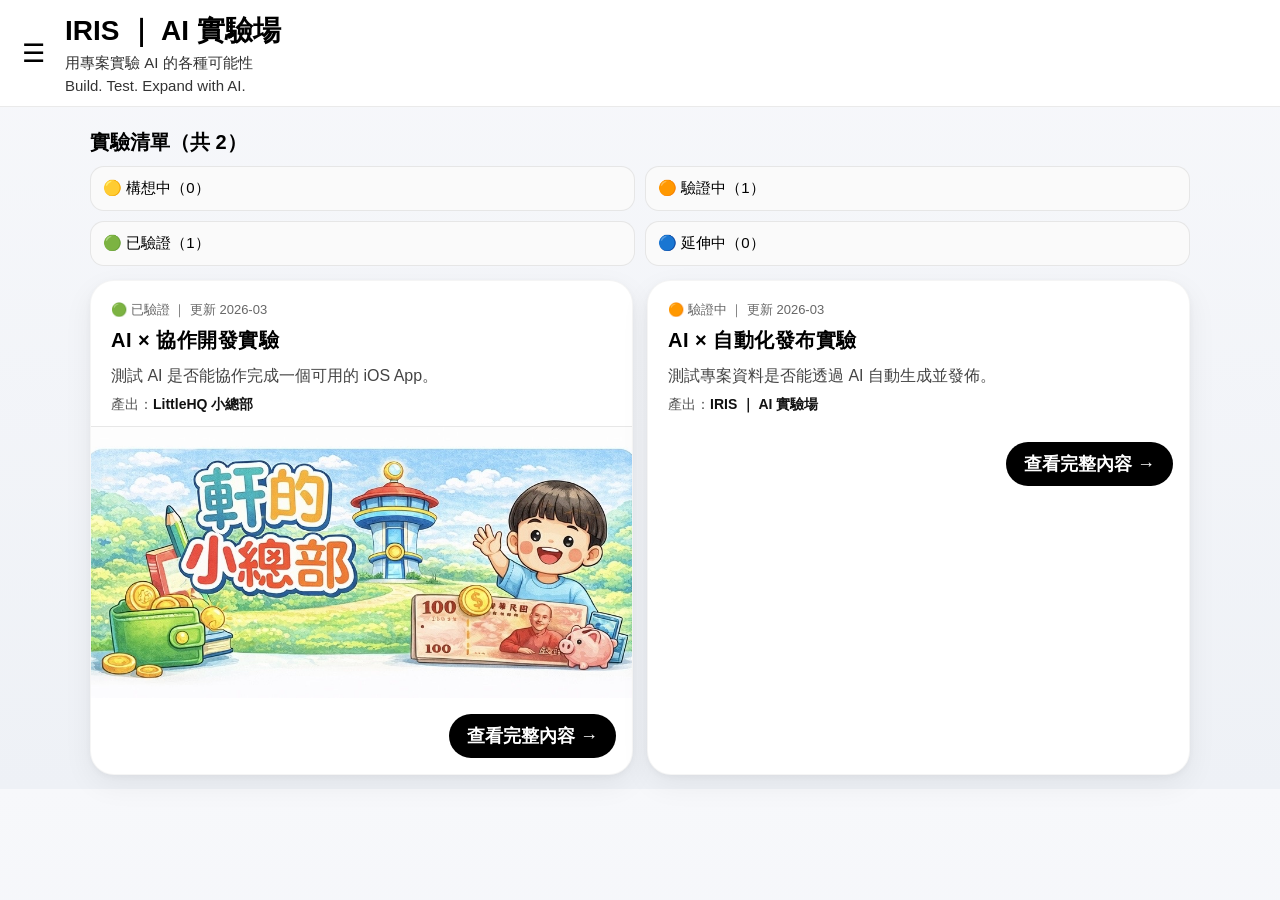
==== index.html @ 2157162d "Update index.html" ====
<!DOCTYPE html>
<html lang="zh-Hant">
<head>
  <meta charset="UTF-8" />
  <meta name="viewport" content="width=device-width, initial-scale=1" />
  <title>IRIS ｜ AI 實驗場</title>
  <link rel="icon" type="image/png" href="/favicon.png" />
  <link rel="shortcut icon" href="/favicon.png">
  <link rel="apple-touch-icon" href="/favicon.png" />
  <link rel="stylesheet" href="/style.css?v=base03" />
</head>
<body>

<header class="topbar">
  <button id="menuBtn" class="icon-btn">☰</button>
  <div class="brand">
    <h1>IRIS ｜ AI 實驗場</h1>
    <p>用專案實驗 AI 的各種可能性</p>
    <p>Build. Test. Expand with AI.</p>
  </div>
</header>

<div id="overlay" class="overlay hidden"></div>

<!-- Drawer -->
<aside id="drawer" class="drawer ios-drawer" aria-hidden="true">
  <div class="drawer-header ios-header">
    <div class="drawer-title ios-title">篩選</div>
    <div class="drawer-header-actions">
      <button id="clearFilters" class="ios-clear">清除</button>
      <button id="closeBtn" class="ios-close">✕</button>
    </div>
  </div>

  <div class="drawer-scroll ios-scroll">
    <div class="ios-section">
      <div class="ios-section-title">實驗方向</div>
      <div id="direction-filters" class="ios-list"></div>
    </div>

    <div class="ios-section">
      <div class="ios-section-title">技術</div>
      <div id="tech-filters" class="ios-list"></div>
    </div>
  </div>
</aside>

<main class="page">
  <div class="status-row">
    <h2 id="project-count" class="project-count"></h2>
    <div id="status-filters" class="status-chips"></div>
  </div>

  <section id="project-list"></section>
</main>


<button id="backToTop" class="back-to-top">↑</button>
<script src="/main.js?v=009" defer></script>

</body>
</html>
---- style.css ----
:root{
  --border:#eaeaea;
}

body{
  margin:0;
  font-family:-apple-system,BlinkMacSystemFont,"Segoe UI","Noto Sans TC",Arial,sans-serif;
  font-size:18px;
  background:#fff;
}

/* Top */
.topbar{
  display:flex;
  gap:12px;
  padding:12px 14px;
  border-bottom:1px solid var(--border);
  position:sticky;
  top:0;
  background:#fff;
  z-index:50;
}

.brand h1{margin:0;font-size:28px;}
.brand p{margin:4px 0 0;font-size:15px;color:#333;}

.icon-btn{
  border:0;background:transparent;font-size:26px;padding:8px;cursor:pointer;
}

/* Drawer */
.overlay{
  position:fixed;inset:0;background:rgba(0,0,0,0.28);z-index:80;
}
.hidden{display:none;}

.drawer{
  position:fixed;top:0;left:0;height:100vh;
  width:84%;max-width:360px;
  transform:translateX(-105%);
  transition:transform .25s ease;
  display:flex;flex-direction:column;
  z-index:90;
}

.drawer.open{transform:translateX(0);}

.ios-drawer{background:#f7f7f7;}

.ios-header{
  display:flex;justify-content:space-between;align-items:center;
  padding:12px;border-bottom:1px solid rgba(0,0,0,.08);
  background:rgba(247,247,247,.92);
  backdrop-filter:blur(10px);
}

.drawer-header-actions{display:flex;gap:10px;}

.ios-clear,.ios-close{
  border:1px solid rgba(0,0,0,.12);
  background:#fff;border-radius:12px;
  padding:8px 10px;font-size:13px;cursor:pointer;
}

.ios-close{width:36px;height:36px;}

.drawer-scroll{
  flex:1;overflow:auto;padding:12px;
}

.ios-section{margin-bottom:18px;}
.ios-section-title{
  font-size:12px;color:rgba(0,0,0,.55);
  margin:0 0 8px 6px;
}

.ios-list{
  display:flex;flex-direction:column;gap:10px;
  background:#fff;border-radius:16px;
  padding:10px;border:1px solid rgba(0,0,0,.08);
}

.ios-list button{
  width:100%;text-align:left;
  border:1px solid rgba(0,0,0,.08);
  background:#fafafa;border-radius:14px;
  padding:12px;font-size:15px;cursor:pointer;
  transition:transform .05s ease;
}

.ios-list button:active{transform:scale(.99);}
.ios-list button.active{
  background:#eaf2ff;font-weight:700;
}

.no-scroll { overflow: hidden; }

/* Main */
.page{padding:14px;max-width:1100px;margin:auto;}

.status-row{display:flex;flex-direction:column;gap:10px;margin:8px 0 14px;}

.project-count{
  font-size:20px;font-weight:800;margin:0;
}


/* ===== Status buttons: match Tag style ===== */
.status-chips{
  display: flex;
  flex-wrap: wrap;
  gap: 10px;
}

/* 兩欄排列（手機一排兩個） */
.status-chips button{
  flex: 1 1 calc(50% - 10px);
  text-align: left;

  /* 跟 .ios-list button 一樣的視覺 */
  border: 1px solid rgba(0,0,0,.08);
  background: #fafafa;
  border-radius: 14px;
  padding: 12px 12px;
  font-size: 15px;
  cursor: pointer;

  transition: transform 0.05s ease;
}

/* 按下去手感 */
.status-chips button:active{
  transform: scale(0.99);
}

/* 選中效果跟 tag 一樣 */
.status-chips button.active{
  background: #eaf2ff;
  font-weight: 700;
  border-color: rgba(0,0,0,.18);
}

/* 卡片 */
#project-list{
  display:grid;
  grid-template-columns:1fr;
  gap:14px;
}

@media(min-width:768px){
  #project-list{grid-template-columns:repeat(2,1fr);}
}

.project-card{
  border:1px solid var(--border);
  border-radius:18px;overflow:hidden;
  background:#fff;
  box-shadow:0 8px 20px rgba(0,0,0,.06);
}

.project-card img{
  width:100%;aspect-ratio:16/9;
  object-fit:cover;background:#f3f3f3;
}

.project-card .content{padding:14px;}
.project-card .meta{font-size:13px;color:#666;margin-bottom:8px;}
.project-card h3{margin:0 0 6px;font-size:20px;}
.project-card p{margin:0 0 8px;font-size:16px;}

.project-card .tags{
  display:flex;flex-wrap:wrap;gap:6px;
}

.project-card .tags span{
  border:1px solid var(--border);
  border-radius:999px;
  padding:4px 8px;font-size:13px;
  background:#fafafa;
}


/* 點擊時微縮（App 手感） */
.back-to-top:active{
  transform: scale(0.95);
}

/*Debug*/
body:not(.js-loaded) #project-list::before{
  content:"⚠️ JS 尚未載入或執行失敗（請檢查 main.js / projects.json 路徑與格式）";
  display:block;
  padding:14px;
  color:#b00020;
}

/* 卡片下方主圖 */
.project-card .card-cover{
  width: 100%;
  aspect-ratio: 16/9;
  object-fit: cover;
  display: block;
  border-top: 1px solid var(--border);
}

/* 查看完整內容 */
.detail-link{
  display: inline-block;
  margin-top: 10px;
  font-size: 15px;
  font-weight: 700;
  text-decoration: none;

  border: 1px solid rgba(0,0,0,.08);
  background: #fafafa;
  border-radius: 12px;
  padding: 10px 12px;
}

.detail-link:active{
  transform: scale(.99);
}


/*專案卡片底色*/
.card-footer{
  display:flex;
  justify-content:flex-end;
  padding:12px 16px 16px;
}

.project-card{
  background:#fff;
  border-radius:20px;
  border:1px solid rgba(0,0,0,.06);
  box-shadow:0 6px 18px rgba(0,0,0,.05);
  overflow:hidden;
}

/* ====== Page Background ====== */
body{
  background: linear-gradient(180deg,#f7f8fb 0%,#eef1f6 100%);
}

/* ====== Product Card Style ====== */
.project-card{
  background:#ffffff;
  border-radius:24px;
  border:1px solid rgba(0,0,0,.04);
  box-shadow:
    0 10px 30px rgba(0,0,0,.06),
    0 2px 6px rgba(0,0,0,.04);
  overflow:hidden;
  transition: transform .2s ease, box-shadow .2s ease;
}

/* Hover 效果（桌面會有，手機不影響） */
.project-card:hover{
  transform: translateY(-4px);
  box-shadow:
    0 18px 40px rgba(0,0,0,.08),
    0 4px 10px rgba(0,0,0,.06);
}

/* 內容留白 */
.project-card .content{
  padding:20px 20px 12px;
}

.project-card h3{
  font-size:20px;
  margin:6px 0 10px;
  letter-spacing:.5px;
}

.project-card p{
  color:#444;
  line-height:1.5;
}

/* 主圖 */
.project-card .card-cover{
  width:100%;
  aspect-ratio: 2/1;
  object-fit: cover;
  display:block;
  border-top:1px solid rgba(0,0,0,.05);
}

/* ====== 操作區 ====== */
.card-footer{
  display:flex;
  justify-content:flex-end;
  padding:14px 20px 18px;
}

/* 讓「查看完整內容」像產品按鈕 */
.detail-link{
  display:inline-flex;
  align-items:center;
  gap:6px;
  padding:10px 16px;
  border-radius:999px;
  font-weight:700;
  font-size:14px;
  text-decoration:none;

  background:#111;
  color:#fff;
  transition: all .2s ease;
}

.detail-link:hover{
  background:#000;
  transform:translateY(-1px);
}



/*明細頁樣式*/
/* ===== Detail page ===== */
.detail-wrap{max-width:900px;margin:0 auto;}
.detail-card{
  border:1px solid var(--border);
  border-radius:18px;
  overflow:hidden;
  background:#fff;
  box-shadow:0 8px 20px rgba(0,0,0,.06);
}

.detail-loading{padding:16px;color:#666;}

.detail-cover{
  width:100%;
  aspect-ratio: 2 / 1;
  object-fit: cover;
  display:block;
  border-bottom:1px solid var(--border);
}

.detail-section{padding:14px;}
.detail-section h2{margin:0 0 8px;font-size:18px;}
.muted{color:#666;font-size:14px;}

.detail-kv{
  display:flex;justify-content:space-between;gap:12px;
  padding:8px 0;border-bottom:1px solid rgba(0,0,0,.06);
}
.detail-k{color:#666;font-size:14px;}
.detail-v{font-weight:700;font-size:14px;}

/* timeline */
.timeline{display:flex;flex-direction:column;gap:12px;}
.timeline-item{
  display:flex;gap:12px;
  border:1px solid rgba(0,0,0,.08);
  background:#fafafa;
  border-radius:14px;
  padding:12px;
}
.timeline-date{min-width:72px;font-weight:800;font-size:13px;color:#333;}
.timeline-title{font-weight:800;margin-bottom:4px;}
.timeline-note{color:#333;font-size:14px;}

/* ===== Output line (shared) ===== */
.output-line{
  margin-top: 6px;
  font-size: 14px;
  color: #555;
}

.output-line strong{
  color: #111;
  font-weight: 900;
}

/* 查看完整內容按鈕 */
.btn{
  display:inline-block;
  padding:10px 18px;
  background:#000;
  color:#fff;
  border-radius:999px;
  text-decoration:none;
  font-weight:700;
  transition:0.2s ease;
}

.btn:hover{
  opacity:0.85;
}

.card-footer{
  padding:16px;
  text-align:right;
}

/*回頂*/
/* ===== Back to Top ===== */
.back-to-top{
  position: fixed;
  right: 18px;
  bottom: 18px;
  width: 44px;
  height: 44px;
  border-radius: 999px;
  border: none;
  background: #000;
  color: #fff;
  font-size: 18px;
  font-weight: 900;
  cursor: pointer;
  z-index: 999999;

  opacity: 0;
  pointer-events: none;
  transform: translateY(6px);
  transition: opacity .2s ease, transform .2s ease;
}

.back-to-top.show{
  opacity: 1;
  pointer-events: auto;
  transform: translateY(0);
}
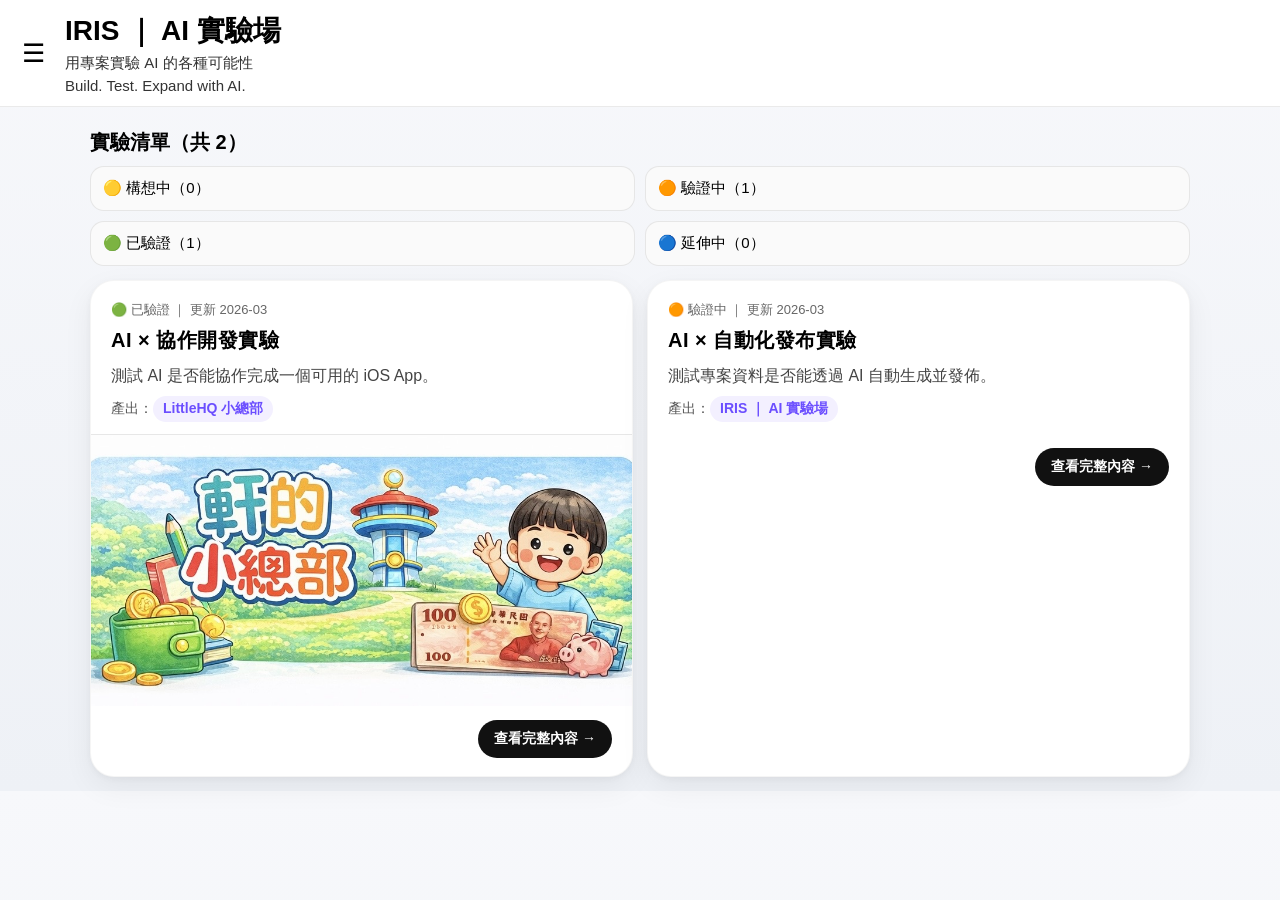
==== commit 10b5f7aa: "Update index.html" ====
--- a/index.html
+++ b/index.html
@@ -7,7 +7,7 @@
   <link rel="icon" type="image/png" href="/favicon.png" />
   <link rel="shortcut icon" href="/favicon.png">
   <link rel="apple-touch-icon" href="/favicon.png" />
-  <link rel="stylesheet" href="/style.css?v=base03" />
+  <link rel="stylesheet" href="/style.css?v=base04" />
 </head>
 <body>
 
--- a/style.css
+++ b/style.css
@@ -2,14 +2,18 @@
   --border:#eaeaea;
 }
 
+/* ===== Base ===== */
 body{
   margin:0;
   font-family:-apple-system,BlinkMacSystemFont,"Segoe UI","Noto Sans TC",Arial,sans-serif;
   font-size:18px;
-  background:#fff;
-}
-
-/* Top */
+  background: linear-gradient(180deg,#f7f8fb 0%,#eef1f6 100%);
+}
+
+.hidden{display:none;}
+.no-scroll{overflow:hidden;}
+
+/* ===== Topbar ===== */
 .topbar{
   display:flex;
   gap:12px;
@@ -25,21 +29,31 @@
 .brand p{margin:4px 0 0;font-size:15px;color:#333;}
 
 .icon-btn{
-  border:0;background:transparent;font-size:26px;padding:8px;cursor:pointer;
-}
-
-/* Drawer */
+  border:0;
+  background:transparent;
+  font-size:26px;
+  padding:8px;
+  cursor:pointer;
+}
+
+/* ===== Drawer ===== */
 .overlay{
-  position:fixed;inset:0;background:rgba(0,0,0,0.28);z-index:80;
-}
-.hidden{display:none;}
+  position:fixed;
+  inset:0;
+  background:rgba(0,0,0,0.28);
+  z-index:80;
+}
 
 .drawer{
-  position:fixed;top:0;left:0;height:100vh;
-  width:84%;max-width:360px;
+  position:fixed;
+  top:0;left:0;
+  height:100vh;
+  width:84%;
+  max-width:360px;
   transform:translateX(-105%);
   transition:transform .25s ease;
-  display:flex;flex-direction:column;
+  display:flex;
+  flex-direction:column;
   z-index:90;
 }
 
@@ -48,8 +62,11 @@
 .ios-drawer{background:#f7f7f7;}
 
 .ios-header{
-  display:flex;justify-content:space-between;align-items:center;
-  padding:12px;border-bottom:1px solid rgba(0,0,0,.08);
+  display:flex;
+  justify-content:space-between;
+  align-items:center;
+  padding:12px;
+  border-bottom:1px solid rgba(0,0,0,.08);
   background:rgba(247,247,247,.92);
   backdrop-filter:blur(10px);
 }
@@ -58,89 +75,110 @@
 
 .ios-clear,.ios-close{
   border:1px solid rgba(0,0,0,.12);
-  background:#fff;border-radius:12px;
-  padding:8px 10px;font-size:13px;cursor:pointer;
-}
-
-.ios-close{width:36px;height:36px;}
+  background:#fff;
+  border-radius:12px;
+  padding:8px 10px;
+  font-size:13px;
+  cursor:pointer;
+}
+
+.ios-close{
+  width:36px;
+  height:36px;
+}
 
 .drawer-scroll{
-  flex:1;overflow:auto;padding:12px;
+  flex:1;
+  overflow:auto;
+  padding:12px;
 }
 
 .ios-section{margin-bottom:18px;}
 .ios-section-title{
-  font-size:12px;color:rgba(0,0,0,.55);
+  font-size:12px;
+  color:rgba(0,0,0,.55);
   margin:0 0 8px 6px;
 }
 
 .ios-list{
-  display:flex;flex-direction:column;gap:10px;
-  background:#fff;border-radius:16px;
-  padding:10px;border:1px solid rgba(0,0,0,.08);
+  display:flex;
+  flex-direction:column;
+  gap:10px;
+  background:#fff;
+  border-radius:16px;
+  padding:10px;
+  border:1px solid rgba(0,0,0,.08);
 }
 
 .ios-list button{
-  width:100%;text-align:left;
+  width:100%;
+  text-align:left;
   border:1px solid rgba(0,0,0,.08);
-  background:#fafafa;border-radius:14px;
-  padding:12px;font-size:15px;cursor:pointer;
+  background:#fafafa;
+  border-radius:14px;
+  padding:12px;
+  font-size:15px;
+  cursor:pointer;
   transition:transform .05s ease;
 }
 
 .ios-list button:active{transform:scale(.99);}
 .ios-list button.active{
-  background:#eaf2ff;font-weight:700;
-}
-
-.no-scroll { overflow: hidden; }
-
-/* Main */
-.page{padding:14px;max-width:1100px;margin:auto;}
-
-.status-row{display:flex;flex-direction:column;gap:10px;margin:8px 0 14px;}
+  background:#eaf2ff;
+  font-weight:700;
+  border-color:rgba(0,0,0,.18);
+}
+
+/* ===== Main layout ===== */
+.page{
+  padding:14px;
+  max-width:1100px;
+  margin:auto;
+}
+
+.status-row{
+  display:flex;
+  flex-direction:column;
+  gap:10px;
+  margin:8px 0 14px;
+}
 
 .project-count{
-  font-size:20px;font-weight:800;margin:0;
-}
-
-
-/* ===== Status buttons: match Tag style ===== */
+  font-size:20px;
+  font-weight:800;
+  margin:0;
+}
+
+/* Status buttons */
 .status-chips{
-  display: flex;
-  flex-wrap: wrap;
-  gap: 10px;
-}
-
-/* 兩欄排列（手機一排兩個） */
+  display:flex;
+  flex-wrap:wrap;
+  gap:10px;
+}
+
+/* 手機兩欄（1 排 2 個） */
 .status-chips button{
-  flex: 1 1 calc(50% - 10px);
-  text-align: left;
-
-  /* 跟 .ios-list button 一樣的視覺 */
-  border: 1px solid rgba(0,0,0,.08);
-  background: #fafafa;
-  border-radius: 14px;
-  padding: 12px 12px;
-  font-size: 15px;
-  cursor: pointer;
-
-  transition: transform 0.05s ease;
-}
-
-/* 按下去手感 */
-.status-chips button:active{
-  transform: scale(0.99);
-}
-
-/* 選中效果跟 tag 一樣 */
+  flex:1 1 calc(50% - 10px);
+  text-align:left;
+
+  border:1px solid rgba(0,0,0,.08);
+  background:#fafafa;
+  border-radius:14px;
+  padding:12px 12px;
+  font-size:15px;
+  cursor:pointer;
+
+  transition:transform .05s ease;
+}
+
+.status-chips button:active{transform:scale(.99);}
 .status-chips button.active{
-  background: #eaf2ff;
-  font-weight: 700;
-  border-color: rgba(0,0,0,.18);
-}
-
-/* 卡片 */
+  background:#eaf2ff;
+  font-weight:700;
+  border-color:rgba(0,0,0,.18);
+}
+
+/* Cards grid */
 #project-list{
   display:grid;
   grid-template-columns:1fr;
@@ -151,97 +189,7 @@
   #project-list{grid-template-columns:repeat(2,1fr);}
 }
 
-.project-card{
-  border:1px solid var(--border);
-  border-radius:18px;overflow:hidden;
-  background:#fff;
-  box-shadow:0 8px 20px rgba(0,0,0,.06);
-}
-
-.project-card img{
-  width:100%;aspect-ratio:16/9;
-  object-fit:cover;background:#f3f3f3;
-}
-
-.project-card .content{padding:14px;}
-.project-card .meta{font-size:13px;color:#666;margin-bottom:8px;}
-.project-card h3{margin:0 0 6px;font-size:20px;}
-.project-card p{margin:0 0 8px;font-size:16px;}
-
-.project-card .tags{
-  display:flex;flex-wrap:wrap;gap:6px;
-}
-
-.project-card .tags span{
-  border:1px solid var(--border);
-  border-radius:999px;
-  padding:4px 8px;font-size:13px;
-  background:#fafafa;
-}
-
-
-/* 點擊時微縮（App 手感） */
-.back-to-top:active{
-  transform: scale(0.95);
-}
-
-/*Debug*/
-body:not(.js-loaded) #project-list::before{
-  content:"⚠️ JS 尚未載入或執行失敗（請檢查 main.js / projects.json 路徑與格式）";
-  display:block;
-  padding:14px;
-  color:#b00020;
-}
-
-/* 卡片下方主圖 */
-.project-card .card-cover{
-  width: 100%;
-  aspect-ratio: 16/9;
-  object-fit: cover;
-  display: block;
-  border-top: 1px solid var(--border);
-}
-
-/* 查看完整內容 */
-.detail-link{
-  display: inline-block;
-  margin-top: 10px;
-  font-size: 15px;
-  font-weight: 700;
-  text-decoration: none;
-
-  border: 1px solid rgba(0,0,0,.08);
-  background: #fafafa;
-  border-radius: 12px;
-  padding: 10px 12px;
-}
-
-.detail-link:active{
-  transform: scale(.99);
-}
-
-
-/*專案卡片底色*/
-.card-footer{
-  display:flex;
-  justify-content:flex-end;
-  padding:12px 16px 16px;
-}
-
-.project-card{
-  background:#fff;
-  border-radius:20px;
-  border:1px solid rgba(0,0,0,.06);
-  box-shadow:0 6px 18px rgba(0,0,0,.05);
-  overflow:hidden;
-}
-
-/* ====== Page Background ====== */
-body{
-  background: linear-gradient(180deg,#f7f8fb 0%,#eef1f6 100%);
-}
-
-/* ====== Product Card Style ====== */
+/* ===== Product card style ===== */
 .project-card{
   background:#ffffff;
   border-radius:24px;
@@ -253,7 +201,6 @@
   transition: transform .2s ease, box-shadow .2s ease;
 }
 
-/* Hover 效果（桌面會有，手機不影響） */
 .project-card:hover{
   transform: translateY(-4px);
   box-shadow:
@@ -261,9 +208,14 @@
     0 4px 10px rgba(0,0,0,.06);
 }
 
-/* 內容留白 */
 .project-card .content{
   padding:20px 20px 12px;
+}
+
+.project-card .meta{
+  font-size:13px;
+  color:#666;
+  margin-bottom:8px;
 }
 
 .project-card h3{
@@ -273,28 +225,31 @@
 }
 
 .project-card p{
+  margin:0 0 8px;
+  font-size:16px;
   color:#444;
   line-height:1.5;
 }
 
-/* 主圖 */
+/* Card cover image (below content) */
 .project-card .card-cover{
   width:100%;
-  aspect-ratio: 2/1;
-  object-fit: cover;
+  aspect-ratio:2 / 1;
+  object-fit:cover;
   display:block;
   border-top:1px solid rgba(0,0,0,.05);
-}
-
-/* ====== 操作區 ====== */
+  background:#f3f3f3;
+}
+
+/* Footer action */
 .card-footer{
   display:flex;
   justify-content:flex-end;
   padding:14px 20px 18px;
 }
 
-/* 讓「查看完整內容」像產品按鈕 */
-.detail-link{
+/* Primary button (你目前用在「查看完整內容」) */
+.btn{
   display:inline-flex;
   align-items:center;
   gap:6px;
@@ -309,16 +264,35 @@
   transition: all .2s ease;
 }
 
-.detail-link:hover{
+.btn:hover{
   background:#000;
   transform:translateY(-1px);
 }
 
-
-
-/*明細頁樣式*/
-/* ===== Detail page ===== */
+.btn:active{
+  transform:scale(.99);
+}
+
+/* ===== Output badge (shared: card + detail) ===== */
+.output-line{
+  margin-top:6px;
+  font-size:14px;
+  color:#555;
+}
+
+.output-line strong,
+.project-output strong{
+  display:inline-block;
+  padding:4px 10px;
+  border-radius:999px;
+  background:#f3f0ff;
+  color:#6b4eff;
+  font-weight:700;
+}
+
+/* ===== Detail page styles (used by project.html) ===== */
 .detail-wrap{max-width:900px;margin:0 auto;}
+
 .detail-card{
   border:1px solid var(--border);
   border-radius:18px;
@@ -331,8 +305,8 @@
 
 .detail-cover{
   width:100%;
-  aspect-ratio: 2 / 1;
-  object-fit: cover;
+  aspect-ratio:2 / 1;
+  object-fit:cover;
   display:block;
   border-bottom:1px solid var(--border);
 }
@@ -342,16 +316,21 @@
 .muted{color:#666;font-size:14px;}
 
 .detail-kv{
-  display:flex;justify-content:space-between;gap:12px;
-  padding:8px 0;border-bottom:1px solid rgba(0,0,0,.06);
-}
+  display:flex;
+  justify-content:space-between;
+  gap:12px;
+  padding:8px 0;
+  border-bottom:1px solid rgba(0,0,0,.06);
+}
+
 .detail-k{color:#666;font-size:14px;}
 .detail-v{font-weight:700;font-size:14px;}
 
 /* timeline */
 .timeline{display:flex;flex-direction:column;gap:12px;}
 .timeline-item{
-  display:flex;gap:12px;
+  display:flex;
+  gap:12px;
   border:1px solid rgba(0,0,0,.08);
   background:#fafafa;
   border-radius:14px;
@@ -361,40 +340,6 @@
 .timeline-title{font-weight:800;margin-bottom:4px;}
 .timeline-note{color:#333;font-size:14px;}
 
-/* ===== Output line (shared) ===== */
-.output-line{
-  margin-top: 6px;
-  font-size: 14px;
-  color: #555;
-}
-
-.output-line strong{
-  color: #111;
-  font-weight: 900;
-}
-
-/* 查看完整內容按鈕 */
-.btn{
-  display:inline-block;
-  padding:10px 18px;
-  background:#000;
-  color:#fff;
-  border-radius:999px;
-  text-decoration:none;
-  font-weight:700;
-  transition:0.2s ease;
-}
-
-.btn:hover{
-  opacity:0.85;
-}
-
-.card-footer{
-  padding:16px;
-  text-align:right;
-}
-
-/*回頂*/
 /* ===== Back to Top ===== */
 .back-to-top{
   position: fixed;
@@ -421,4 +366,16 @@
   opacity: 1;
   pointer-events: auto;
   transform: translateY(0);
+}
+
+.back-to-top:active{
+  transform: scale(0.95);
+}
+
+/* ===== Debug ===== */
+body:not(.js-loaded) #project-list::before{
+  content:"⚠️ JS 尚未載入或執行失敗（請檢查 main.js / projects.json 路徑與格式）";
+  display:block;
+  padding:14px;
+  color:#b00020;
 }
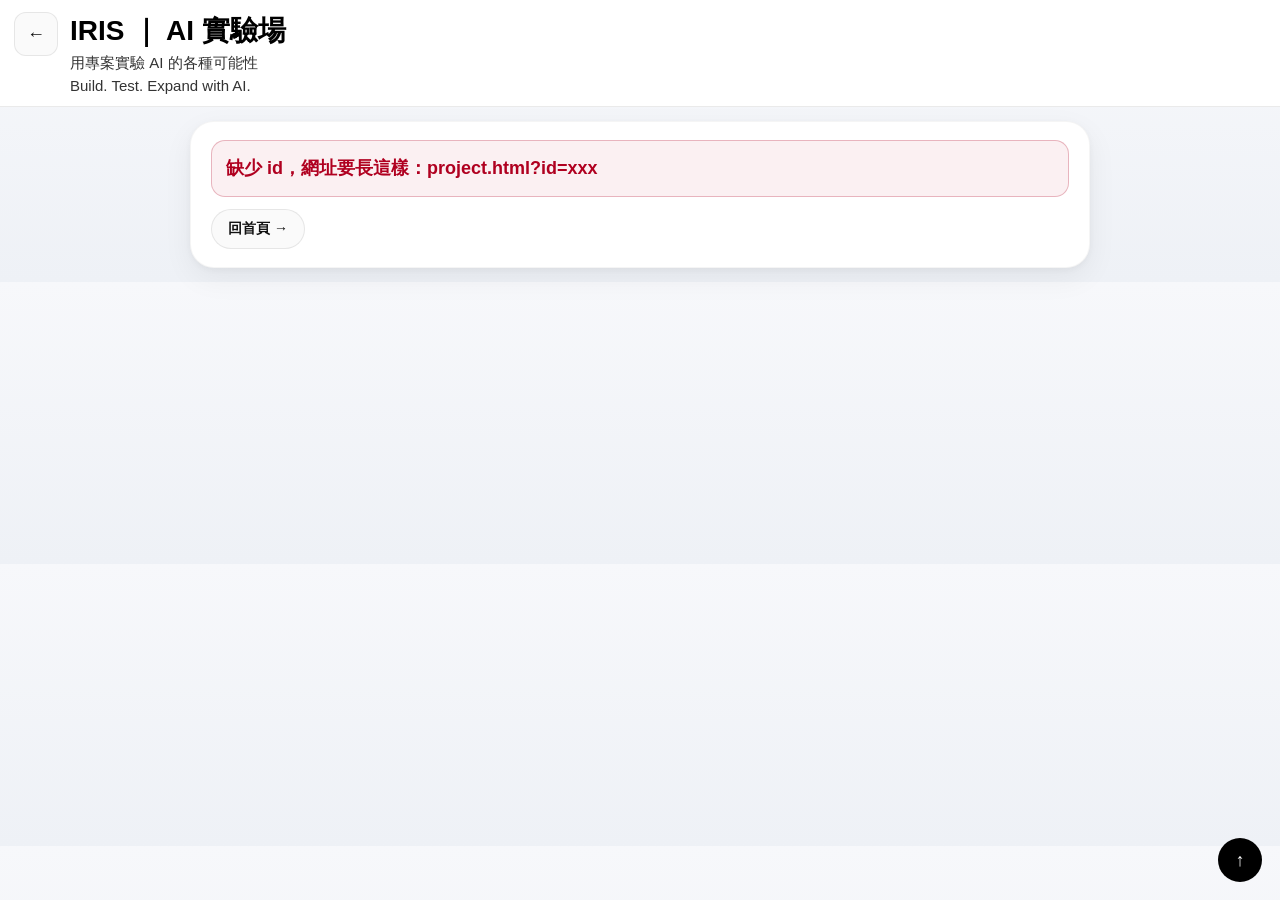
==== commit d924acc2: "Update index.html" ====
--- a/index.html
+++ b/index.html
@@ -3,16 +3,20 @@
 <head>
   <meta charset="UTF-8" />
   <meta name="viewport" content="width=device-width, initial-scale=1" />
-  <title>IRIS ｜ AI 實驗場</title>
+  <title>Project | IRIS ｜ AI 實驗場</title>
+
   <link rel="icon" type="image/png" href="/favicon.png" />
-  <link rel="shortcut icon" href="/favicon.png">
+  <link rel="shortcut icon" href="/favicon.png" />
   <link rel="apple-touch-icon" href="/favicon.png" />
-  <link rel="stylesheet" href="/style.css?v=base04" />
+
+  <link rel="stylesheet" href="./style.css?v=detail01" />
 </head>
-<body>
+
+<body class="project-detail">
 
 <header class="topbar">
-  <button id="menuBtn" class="icon-btn">☰</button>
+  <a class="back-btn" href="./index.html" aria-label="返回首頁">←</a>
+
   <div class="brand">
     <h1>IRIS ｜ AI 實驗場</h1>
     <p>用專案實驗 AI 的各種可能性</p>
@@ -20,43 +24,13 @@
   </div>
 </header>
 
-<div id="overlay" class="overlay hidden"></div>
-
-<!-- Drawer -->
-<aside id="drawer" class="drawer ios-drawer" aria-hidden="true">
-  <div class="drawer-header ios-header">
-    <div class="drawer-title ios-title">篩選</div>
-    <div class="drawer-header-actions">
-      <button id="clearFilters" class="ios-clear">清除</button>
-      <button id="closeBtn" class="ios-close">✕</button>
-    </div>
+<main class="page project-page">
+  <div id="detail" class="detail-wrap">
+    <div class="detail-loading">載入中…</div>
   </div>
-
-  <div class="drawer-scroll ios-scroll">
-    <div class="ios-section">
-      <div class="ios-section-title">實驗方向</div>
-      <div id="direction-filters" class="ios-list"></div>
-    </div>
-
-    <div class="ios-section">
-      <div class="ios-section-title">技術</div>
-      <div id="tech-filters" class="ios-list"></div>
-    </div>
-  </div>
-</aside>
-
-<main class="page">
-  <div class="status-row">
-    <h2 id="project-count" class="project-count"></h2>
-    <div id="status-filters" class="status-chips"></div>
-  </div>
-
-  <section id="project-list"></section>
 </main>
 
-
 <button id="backToTop" class="back-to-top">↑</button>
-<script src="/main.js?v=009" defer></script>
-
+<script src="./project.js?v=detail01"></script>
 </body>
 </html>
--- a/style.css
+++ b/style.css
@@ -372,10 +372,154 @@
   transform: scale(0.95);
 }
 
-/* ===== Debug ===== */
-body:not(.js-loaded) #project-list::before{
-  content:"⚠️ JS 尚未載入或執行失敗（請檢查 main.js / projects.json 路徑與格式）";
+
+/*明細專用 CSS*/
+/* ===== Detail page (project.html) ===== */
+.back-btn{
+  display:inline-flex;
+  align-items:center;
+  justify-content:center;
+  width:42px;height:42px;
+  border-radius:12px;
+  border:1px solid rgba(0,0,0,.08);
+  background:#fafafa;
+  color:#111;
+  text-decoration:none;
+  font-weight:900;
+}
+
+.project-page{ padding-top: 14px; }
+.detail-wrap{ max-width: 900px; margin: 0 auto; }
+
+.detail-card{
+  background:#ffffff;
+  border-radius:24px;
+  border:1px solid rgba(0,0,0,.04);
+  box-shadow:
+    0 10px 30px rgba(0,0,0,.06),
+    0 2px 6px rgba(0,0,0,.04);
+  overflow:hidden;
+}
+
+.detail-cover{
+  width:100%;
+  aspect-ratio: 2 / 1;
+  object-fit: cover;
   display:block;
+  background:#f3f3f3;
+  border-bottom:1px solid rgba(0,0,0,.06);
+}
+
+.detail-loading{ padding:16px; color:#666; }
+
+.detail-section{ padding:18px 20px; }
+.detail-section + .detail-section{ border-top:1px solid rgba(0,0,0,.06); }
+
+.detail-meta{
+  display:flex;
+  align-items:center;
+  gap:8px;
+  font-size:14px;
+  color:#555;
+}
+
+.detail-meta .sep{ opacity:.5; }
+
+.detail-title{
+  margin:10px 0 8px;
+  font-size:28px;
+  letter-spacing:.2px;
+}
+
+.detail-summary{
+  font-size:16px;
+  color:#333;
+  line-height:1.6;
+}
+
+.detail-h{
+  margin:0 0 10px;
+  font-size:18px;
+}
+
+.detail-rich p{
+  margin:0 0 10px;
+  color:#333;
+  line-height:1.7;
+}
+
+.chip-row{ display:flex; flex-wrap:wrap; gap:8px; }
+.chip{
+  display:inline-block;
+  padding:6px 12px;
+  border-radius:999px;
+  border:1px solid rgba(0,0,0,.08);
+  background:#fafafa;
+  font-size:14px;
+  color:#222;
+}
+
+.output-line{ margin-top:10px; font-size:14px; color:#555; }
+.pill{
+  display:inline-block;
+  padding:4px 10px;
+  border-radius:999px;
+  background:#f3f0ff;
+  color:#6b4eff;
+  font-weight:800;
+}
+
+.timeline{ display:flex; flex-direction:column; gap:12px; }
+.timeline-item{
+  display:flex; gap:12px;
+  border:1px solid rgba(0,0,0,.08);
+  background:#fafafa;
+  border-radius:14px;
+  padding:12px;
+}
+.timeline-date{
+  min-width:78px;
+  font-weight:900;
+  font-size:13px;
+  color:#333;
+}
+.timeline-title{ font-weight:900; margin-bottom:4px; }
+.timeline-note{ color:#333; font-size:14px; line-height:1.5; }
+
+.detail-actions{
+  display:flex;
+  justify-content:flex-end;
+  gap:10px;
+  flex-wrap:wrap;
+}
+
+.fatal{
   padding:14px;
+  border:1px solid rgba(176,0,32,.25);
+  background:rgba(176,0,32,.06);
   color:#b00020;
-}+  font-weight:900;
+  border-radius:14px;
+  line-height:1.5;
+}
+
+/* 明細頁按鈕（跟你首頁的 detail-link 風格一致） */
+.detail-link{
+  display:inline-flex;
+  align-items:center;
+  gap:6px;
+  padding:10px 16px;
+  border-radius:999px;
+  font-weight:800;
+  font-size:14px;
+  text-decoration:none;
+  border:1px solid rgba(0,0,0,.08);
+  background:#fafafa;
+  color:#111;
+}
+
+.detail-link.primary{
+  background:#111;
+  color:#fff;
+  border-color:rgba(0,0,0,.06);
+}
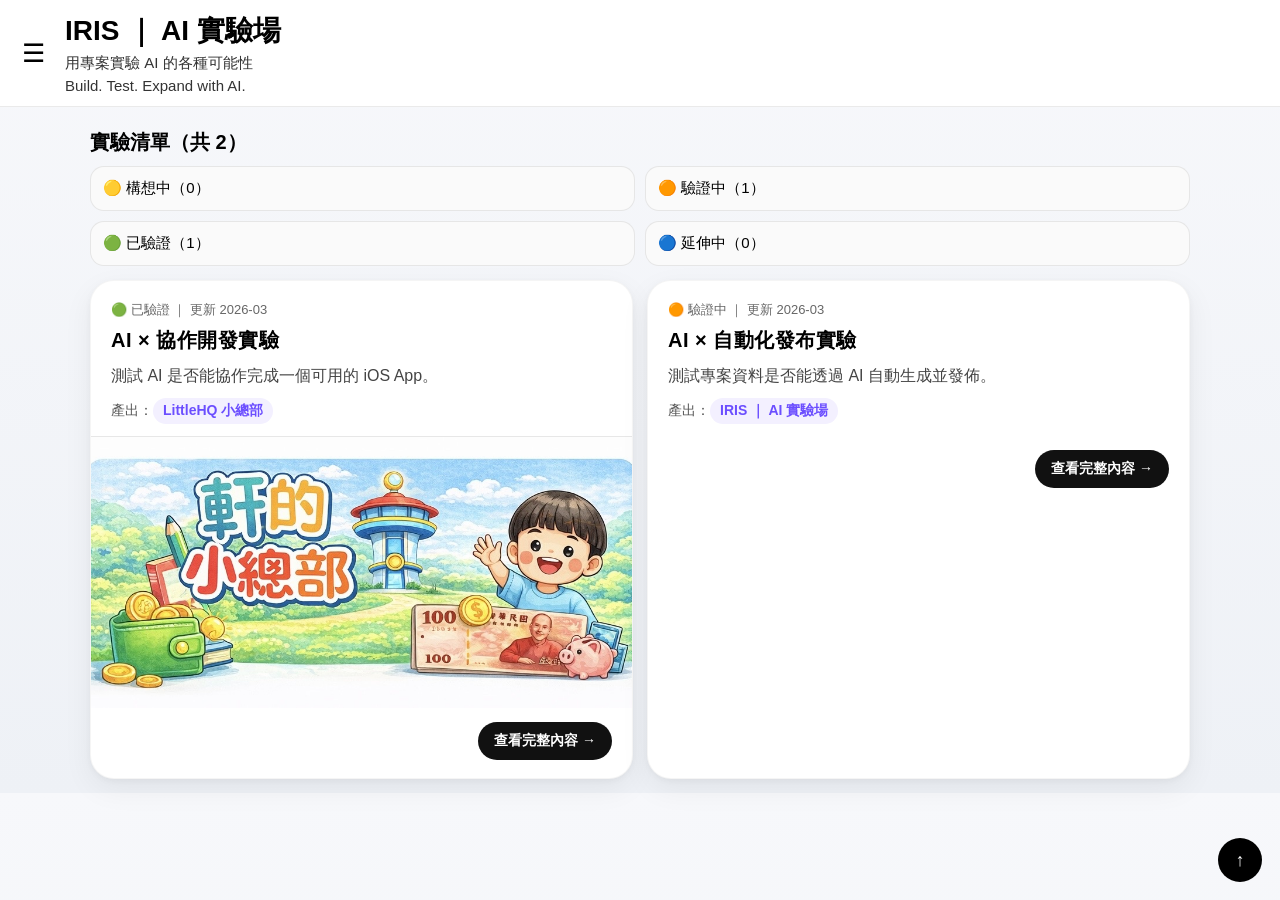
==== commit bbd219da: "Update index.html" ====
--- a/index.html
+++ b/index.html
@@ -3,20 +3,16 @@
 <head>
   <meta charset="UTF-8" />
   <meta name="viewport" content="width=device-width, initial-scale=1" />
-  <title>Project | IRIS ｜ AI 實驗場</title>
-
+  <title>IRIS ｜ AI 實驗場</title>
   <link rel="icon" type="image/png" href="/favicon.png" />
-  <link rel="shortcut icon" href="/favicon.png" />
+  <link rel="shortcut icon" href="/favicon.png">
   <link rel="apple-touch-icon" href="/favicon.png" />
-
-  <link rel="stylesheet" href="./style.css?v=detail01" />
+  <link rel="stylesheet" href="/style.css?v=base04" />
 </head>
-
-<body class="project-detail">
+<body>
 
 <header class="topbar">
-  <a class="back-btn" href="./index.html" aria-label="返回首頁">←</a>
-
+  <button id="menuBtn" class="icon-btn">☰</button>
   <div class="brand">
     <h1>IRIS ｜ AI 實驗場</h1>
     <p>用專案實驗 AI 的各種可能性</p>
@@ -24,13 +20,43 @@
   </div>
 </header>
 
-<main class="page project-page">
-  <div id="detail" class="detail-wrap">
-    <div class="detail-loading">載入中…</div>
+<div id="overlay" class="overlay hidden"></div>
+
+<!-- Drawer -->
+<aside id="drawer" class="drawer ios-drawer" aria-hidden="true">
+  <div class="drawer-header ios-header">
+    <div class="drawer-title ios-title">篩選</div>
+    <div class="drawer-header-actions">
+      <button id="clearFilters" class="ios-clear">清除</button>
+      <button id="closeBtn" class="ios-close">✕</button>
+    </div>
   </div>
+
+  <div class="drawer-scroll ios-scroll">
+    <div class="ios-section">
+      <div class="ios-section-title">實驗方向</div>
+      <div id="direction-filters" class="ios-list"></div>
+    </div>
+
+    <div class="ios-section">
+      <div class="ios-section-title">技術</div>
+      <div id="tech-filters" class="ios-list"></div>
+    </div>
+  </div>
+</aside>
+
+<main class="page">
+  <div class="status-row">
+    <h2 id="project-count" class="project-count"></h2>
+    <div id="status-filters" class="status-chips"></div>
+  </div>
+
+  <section id="project-list"></section>
 </main>
 
+
 <button id="backToTop" class="back-to-top">↑</button>
-<script src="./project.js?v=detail01"></script>
+<script src="/main.js?v=009" defer></script>
+
 </body>
 </html>
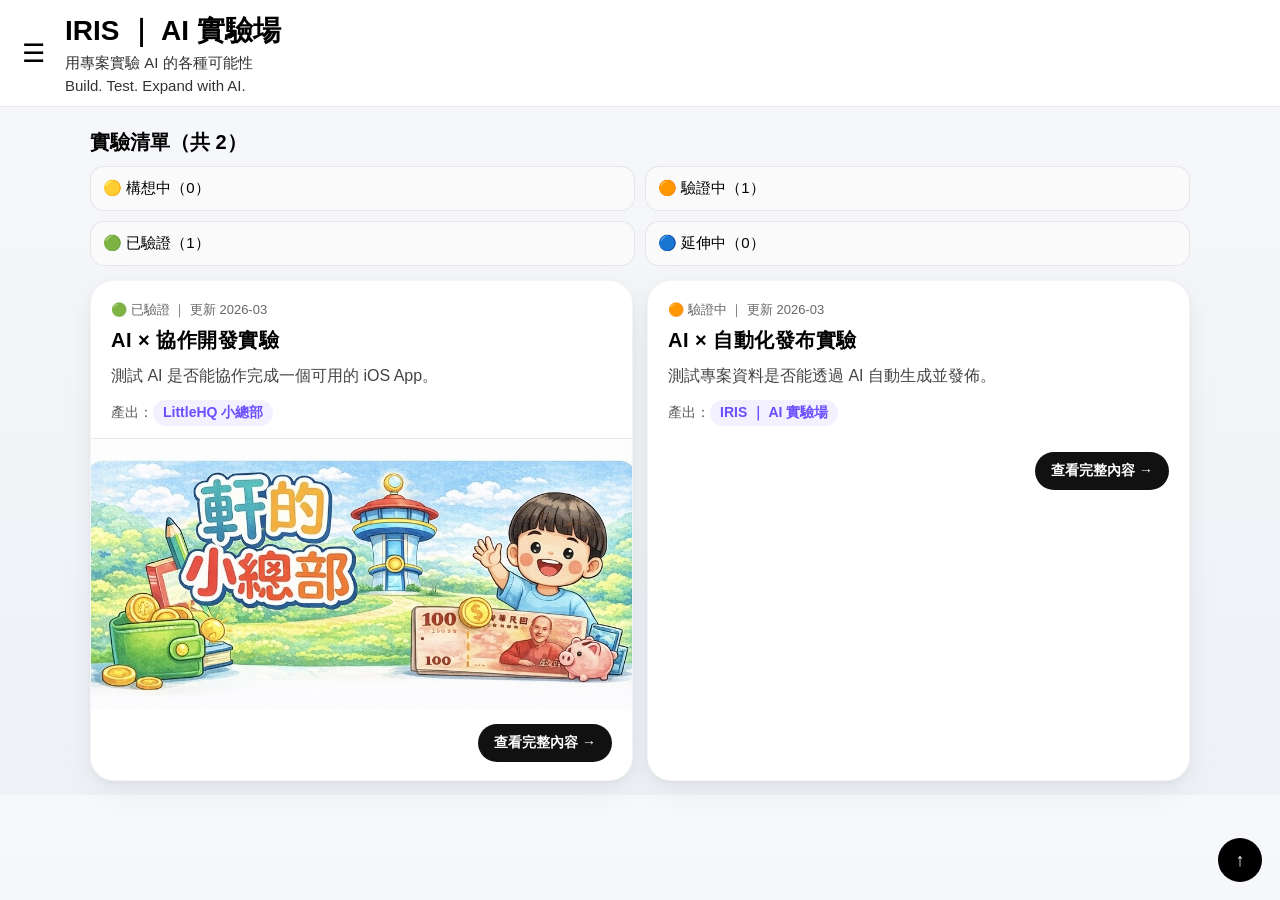
==== commit 51dcb967: "Update index.html" ====
--- a/index.html
+++ b/index.html
@@ -7,7 +7,7 @@
   <link rel="icon" type="image/png" href="/favicon.png" />
   <link rel="shortcut icon" href="/favicon.png">
   <link rel="apple-touch-icon" href="/favicon.png" />
-  <link rel="stylesheet" href="/style.css?v=base04" />
+  <link rel="stylesheet" href="./style.css?v=20260304-v1">
 </head>
 <body>
 
@@ -56,7 +56,7 @@
 
 
 <button id="backToTop" class="back-to-top">↑</button>
-<script src="/main.js?v=009" defer></script>
+<script src="./main.js?v=20260304-v1" defer></script>
 
 </body>
 </html>
--- a/style.css
+++ b/style.css
@@ -326,19 +326,78 @@
 .detail-k{color:#666;font-size:14px;}
 .detail-v{font-weight:700;font-size:14px;}
 
-/* timeline */
-.timeline{display:flex;flex-direction:column;gap:12px;}
+/* ===== Timeline (fix alignment) ===== */
+.timeline{
+  display:flex;
+  flex-direction:column;
+  gap:14px;
+}
+
 .timeline-item{
-  display:flex;
-  gap:12px;
+  display:grid;
+  grid-template-columns: 44px 1fr;  /* 左：點+線 / 右：內容 */
+  column-gap: 12px;
+  align-items:start;
+
   border:1px solid rgba(0,0,0,.08);
   background:#fafafa;
   border-radius:14px;
-  padding:12px;
-}
-.timeline-date{min-width:72px;font-weight:800;font-size:13px;color:#333;}
-.timeline-title{font-weight:800;margin-bottom:4px;}
-.timeline-note{color:#333;font-size:14px;}
+  padding:14px;
+}
+
+/* 左側欄：點與線的容器 */
+.timeline-left{
+  position:relative;
+  display:flex;
+  justify-content:center; /* 點置中 */
+  padding-top: 6px;       /* 微調點跟右側日期對齊 */
+}
+
+/* 直線（從點下方延伸到底） */
+.timeline-left::before{
+  content:"";
+  position:absolute;
+  left:50%;
+  top: 34px;              /* 從點下方開始 */
+  bottom: 6px;
+  width:2px;
+  transform:translateX(-50%);
+  background: rgba(0,0,0,.12);
+  border-radius: 2px;
+}
+
+/* 最後一筆不要畫到底線 */
+.timeline-item:last-child .timeline-left::before{
+  display:none;
+}
+
+/* 點點 */
+.timeline-dot{
+  width:22px;
+  height:22px;
+  border-radius:999px;
+  border:2px solid rgba(0,0,0,.12);
+  background:#fff;
+}
+
+/* 右側內容 */
+.timeline-right .timeline-date{
+  font-weight:900;
+  font-size:18px;     /* 你現在畫面是大日期，這樣穩 */
+  line-height:1.1;
+  margin-bottom:6px;
+}
+
+.timeline-right .timeline-title{
+  font-weight:900;
+  margin-bottom:4px;
+}
+
+.timeline-right .timeline-note{
+  color:#333;
+  font-size:16px;
+  line-height:1.55;
+}
 
 /* ===== Back to Top ===== */
 .back-to-top{
@@ -523,3 +582,320 @@
   color:#fff;
   border-color:rgba(0,0,0,.06);
 }
+
+
+/* ===============================
+   Detail Page (V1)
+=============================== */
+
+.fatal{
+  padding:14px;
+  margin:14px;
+  border:1px solid rgba(176,0,32,.25);
+  background:rgba(176,0,32,.06);
+  color:#b00020;
+  font-weight:800;
+  border-radius:14px;
+  line-height:1.5;
+}
+
+.brand-summary{
+  font-size:14px;
+  color:#333;
+  margin-top:6px;
+}
+
+.brand-meta{
+  font-size:13px;
+  color:rgba(0,0,0,.6);
+  margin-top:8px;
+}
+
+.detail-wrap{max-width:900px;margin:0 auto;}
+.detail-card{
+  border:1px solid rgba(0,0,0,.06);
+  border-radius:20px;
+  overflow:hidden;
+  background:#fff;
+  box-shadow:0 10px 30px rgba(0,0,0,.06), 0 2px 6px rgba(0,0,0,.04);
+}
+.detail-cover{
+  width:100%;
+  aspect-ratio: 2 / 1;
+  object-fit: cover;
+  display:block;
+  border-bottom:1px solid rgba(0,0,0,.06);
+}
+
+.detail-section{
+  padding:18px 20px;
+  border-bottom:1px solid rgba(0,0,0,.06);
+}
+.detail-section:last-child{border-bottom:none;}
+
+.section-title{
+  margin:0 0 12px;
+  font-size:16px;
+  font-weight:900;
+  letter-spacing:.2px;
+}
+
+.content-text p{
+  margin:0 0 10px;
+  line-height:1.65;
+  color:#222;
+  font-size:16px;
+}
+.muted{color:rgba(0,0,0,.55);font-size:14px;}
+
+.output-line{
+  margin-top:12px;
+  font-size:14px;
+  color:rgba(0,0,0,.65);
+}
+.output-pill{
+  display:inline-block;
+  padding:4px 10px;
+  border-radius:999px;
+  background:#f3f0ff;
+  color:#6b4eff;
+  font-weight:800;
+  text-decoration:none;
+}
+.output-pill:active{transform:scale(.99);}
+
+.tag-row{
+  display:flex;
+  flex-wrap:wrap;
+  gap:8px;
+}
+.tag-pill{
+  display:inline-block;
+  padding:6px 10px;
+  border-radius:999px;
+  border:1px solid rgba(0,0,0,.08);
+  background:#fafafa;
+  font-size:13px;
+  font-weight:700;
+}
+
+/* ===== Timeline (Upgrade: status dots + line) ===== */
+.timeline2{display:flex;flex-direction:column;gap:14px;}
+.tl-item{display:flex;gap:12px;}
+.tl-left{width:26px;display:flex;flex-direction:column;align-items:center;}
+.tl-dot{
+  width:20px;height:20px;border-radius:999px;
+  display:flex;align-items:center;justify-content:center;
+  font-size:14px;
+}
+.tl-line{
+  flex:1;
+  width:2px;
+  background:rgba(0,0,0,.08);
+  margin-top:6px;
+}
+.tl-item:last-child .tl-line{display:none;}
+
+.tl-date{font-weight:900;font-size:13px;color:rgba(0,0,0,.7);}
+.tl-title{margin-top:4px;font-weight:900;font-size:14px;color:#111;}
+.tl-note{margin-top:4px;font-size:14px;color:rgba(0,0,0,.75);line-height:1.5;}
+
+/* ===== Next steps ===== */
+.next-list{
+  margin:0;
+  padding-left:18px;
+}
+.next-list li{
+  margin:8px 0;
+  line-height:1.55;
+  color:#222;
+  font-size:15px;
+}
+
+
+/* ===== Gallery arrows OUTSIDE image (grid) ===== */
+/* ===== Gallery arrows OUTSIDE image (grid) ===== */
+.gallery-shell{
+  display:grid;
+  grid-template-columns: 44px 1fr 44px;
+  align-items:center;
+  gap:8px;
+}
+
+/* 圖片在中間欄 */
+.gallery-frame{ grid-column:2; }
+
+/* 箭頭在左右欄 */
+.g-prev{ grid-column:1; }
+.g-next{ grid-column:3; }
+
+/* 強制不要用舊的 absolute（避免壓圖/跑掉） */
+.g-nav{
+  position: static !important;
+  width:38px;
+  height:38px;
+  border-radius:999px;
+  border:1px solid rgba(0,0,0,.12);
+  background:#fff;
+  color:#111;
+  font-size:28px;
+  line-height:1;
+  display:flex;
+  align-items:center;
+  justify-content:center;
+  box-shadow:0 6px 18px rgba(0,0,0,.10);
+  cursor:pointer;
+}
+
+.g-nav:active{ transform: scale(.98); }
+
+/* 放大後不顯示箭頭（仍可鍵盤切換） */
+.lb-prev,
+.lb-next{
+  display:none !important;
+}
+
+.gallery-viewport{
+  height: min(260px, 50vh);
+  display:flex;
+  align-items:center;
+  justify-content:center;
+  background:#f3f3f3;
+}
+
+.gallery-img{
+  max-width:100%;
+  max-height:100%;
+  width:auto;
+  height:auto;
+  object-fit:contain;
+  display:block;
+}
+
+.g-prev{left:14px;}
+.g-next{right:14px;}
+
+
+.gallery-hint{
+  margin-top:10px;
+}
+
+/* ===== Lightbox ===== */
+.lightbox.hidden{display:none;}
+.lightbox{
+  position:fixed;
+  inset:0;
+  z-index:999999;
+}
+.lightbox-backdrop{
+  position:absolute;
+  inset:0;
+  background:rgba(0,0,0,.65);
+}
+.lightbox-panel{
+  position:absolute;
+  inset:0;
+  display:flex;
+  align-items:center;
+  justify-content:center;
+  padding:18px;
+}
+.lb-img{
+  max-width:min(980px, 92vw);
+  max-height:86vh;
+  border-radius:18px;
+  border:1px solid rgba(255,255,255,.18);
+  box-shadow:0 20px 60px rgba(0,0,0,.35);
+  background:#000;
+  object-fit:contain;
+}
+.lb-close{
+  position:absolute;
+  top:18px;
+  right:18px;
+  width:42px;height:42px;
+  border-radius:999px;
+  border:1px solid rgba(255,255,255,.22);
+  background:rgba(0,0,0,.45);
+  color:#fff;
+  font-size:18px;
+  cursor:pointer;
+}
+.lb-nav{
+  position:absolute;
+  top:50%;
+  transform:translateY(-50%);
+  width:52px;height:52px;
+  border-radius:999px;
+  border:1px solid rgba(255,255,255,.18);
+  background:rgba(0,0,0,.35);
+  color:#fff;
+  font-size:34px;
+  font-weight:900;
+  cursor:pointer;
+}
+/*
+.lb-prev{left:18px;}
+.lb-next{right:18px;}
+*/
+.lb-prev,
+.lb-next{
+  display:none;
+}
+
+.no-scroll{overflow:hidden;}
+
+/* ===== Header A版 精修 ===== */
+
+.brand-title{
+  margin:0;
+  font-size:20px;      /* 再降一階 */
+  font-weight:800;     /* 不要 900，改 800 */
+  letter-spacing:.2px;
+  line-height:1.25;
+}
+
+.brand-summary{
+  margin-top:6px;
+  font-size:14px;      /* 再小一點 */
+  color:#555;
+  line-height:1.5;
+}
+
+.lightbox-panel{
+  touch-action: pan-y; /* 允許上下，但不干擾水平手勢判斷 */
+}
+
+/* ===== Gallery thumbnail override (no crop) ===== */
+
+.gallery-img{
+  max-width:100%;
+  max-height:100%;
+  width:auto;
+  height:auto;
+  object-fit:contain !important;
+}
+
+.gallery-viewport{
+  display:flex;
+  align-items:center;
+  justify-content:center;
+}
+
+/* === Gallery FINAL override (put at END of style.css) === */
+.gallery-viewport{
+  display:flex !important;
+  align-items:center !important;
+  justify-content:center !important;
+  overflow:hidden !important;
+}
+
+.gallery-img{
+  width:auto !important;
+  height:auto !important;
+  max-width:100% !important;
+  max-height:100% !important;
+  object-fit:contain !important;
+  display:block !important;
+}
+
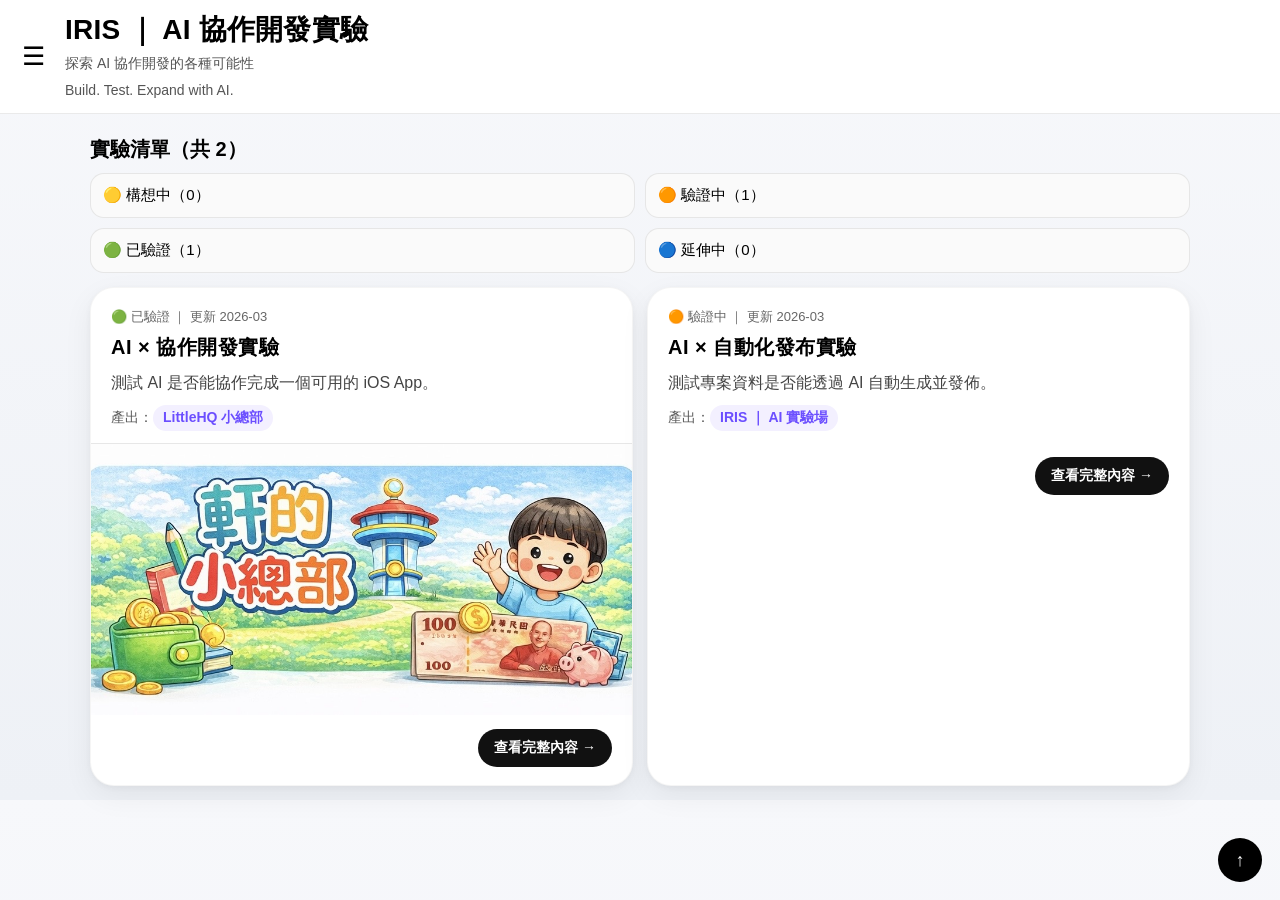
==== commit 9f715261: "Update index.html" ====
--- a/index.html
+++ b/index.html
@@ -3,7 +3,7 @@
 <head>
   <meta charset="UTF-8" />
   <meta name="viewport" content="width=device-width, initial-scale=1" />
-  <title>IRIS ｜ AI 實驗場</title>
+  <title>IRIS ｜ AI 協作開發實驗</title>
   <link rel="icon" type="image/png" href="/favicon.png" />
   <link rel="shortcut icon" href="/favicon.png">
   <link rel="apple-touch-icon" href="/favicon.png" />
@@ -14,8 +14,8 @@
 <header class="topbar">
   <button id="menuBtn" class="icon-btn">☰</button>
   <div class="brand">
-    <h1>IRIS ｜ AI 實驗場</h1>
-    <p>用專案實驗 AI 的各種可能性</p>
+    <h1>IRIS ｜ AI 協作開發實驗</h1>
+    <p>探索 AI 協作開發的各種可能性</p>
     <p>Build. Test. Expand with AI.</p>
   </div>
 </header>
--- a/style.css
+++ b/style.css
@@ -1,17 +1,21 @@
 :root{
   --border:#eaeaea;
-}
+  --bg-grad: linear-gradient(180deg,#f7f8fb 0%,#eef1f6 100%);
+  --card-shadow: 0 10px 30px rgba(0,0,0,.06), 0 2px 6px rgba(0,0,0,.04);
+  --card-border: 1px solid rgba(0,0,0,.04);
+  --muted: rgba(0,0,0,.55);
+}
+
+.hidden{display:none;}
+.no-scroll{overflow:hidden;}
 
 /* ===== Base ===== */
 body{
   margin:0;
   font-family:-apple-system,BlinkMacSystemFont,"Segoe UI","Noto Sans TC",Arial,sans-serif;
   font-size:18px;
-  background: linear-gradient(180deg,#f7f8fb 0%,#eef1f6 100%);
-}
-
-.hidden{display:none;}
-.no-scroll{overflow:hidden;}
+  background: var(--bg-grad);
+}
 
 /* ===== Topbar ===== */
 .topbar{
@@ -25,15 +29,41 @@
   z-index:50;
 }
 
-.brand h1{margin:0;font-size:28px;}
-.brand p{margin:4px 0 0;font-size:15px;color:#333;}
-
 .icon-btn{
   border:0;
   background:transparent;
   font-size:26px;
   padding:8px;
   cursor:pointer;
+}
+
+/* brand（首頁/明細共用） */
+.brand h1{
+  margin:0;
+  font-size:28px;
+  font-weight:800;
+  letter-spacing:.2px;
+  line-height:1.25;
+}
+.brand p{
+  margin:6px 0 0;
+  font-size:14px;
+  color:#555;
+  line-height:1.5;
+}
+
+/* 明細返回 */
+.back-btn{
+  display:inline-flex;
+  align-items:center;
+  justify-content:center;
+  width:42px;height:42px;
+  border-radius:12px;
+  border:1px solid rgba(0,0,0,.08);
+  background:#fafafa;
+  color:#111;
+  text-decoration:none;
+  font-weight:900;
 }
 
 /* ===== Drawer ===== */
@@ -58,7 +88,6 @@
 }
 
 .drawer.open{transform:translateX(0);}
-
 .ios-drawer{background:#f7f7f7;}
 
 .ios-header{
@@ -82,10 +111,7 @@
   cursor:pointer;
 }
 
-.ios-close{
-  width:36px;
-  height:36px;
-}
+.ios-close{width:36px;height:36px;}
 
 .drawer-scroll{
   flex:1;
@@ -129,7 +155,7 @@
   border-color:rgba(0,0,0,.18);
 }
 
-/* ===== Main layout ===== */
+/* ===== Main layout (index) ===== */
 .page{
   padding:14px;
   max-width:1100px;
@@ -156,18 +182,15 @@
   gap:10px;
 }
 
-/* 手機兩欄（1 排 2 個） */
 .status-chips button{
   flex:1 1 calc(50% - 10px);
   text-align:left;
-
   border:1px solid rgba(0,0,0,.08);
   background:#fafafa;
   border-radius:14px;
-  padding:12px 12px;
+  padding:12px;
   font-size:15px;
   cursor:pointer;
-
   transition:transform .05s ease;
 }
 
@@ -189,14 +212,12 @@
   #project-list{grid-template-columns:repeat(2,1fr);}
 }
 
-/* ===== Product card style ===== */
+/* ===== Project card ===== */
 .project-card{
-  background:#ffffff;
+  background:#fff;
   border-radius:24px;
-  border:1px solid rgba(0,0,0,.04);
-  box-shadow:
-    0 10px 30px rgba(0,0,0,.06),
-    0 2px 6px rgba(0,0,0,.04);
+  border:var(--card-border);
+  box-shadow:var(--card-shadow);
   overflow:hidden;
   transition: transform .2s ease, box-shadow .2s ease;
 }
@@ -208,15 +229,8 @@
     0 4px 10px rgba(0,0,0,.06);
 }
 
-.project-card .content{
-  padding:20px 20px 12px;
-}
-
-.project-card .meta{
-  font-size:13px;
-  color:#666;
-  margin-bottom:8px;
-}
+.project-card .content{padding:20px 20px 12px;}
+.project-card .meta{font-size:13px;color:#666;margin-bottom:8px;}
 
 .project-card h3{
   font-size:20px;
@@ -231,7 +245,7 @@
   line-height:1.5;
 }
 
-/* Card cover image (below content) */
+/* Card cover */
 .project-card .card-cover{
   width:100%;
   aspect-ratio:2 / 1;
@@ -248,7 +262,7 @@
   padding:14px 20px 18px;
 }
 
-/* Primary button (你目前用在「查看完整內容」) */
+/* Primary button */
 .btn{
   display:inline-flex;
   align-items:center;
@@ -258,146 +272,313 @@
   font-weight:700;
   font-size:14px;
   text-decoration:none;
-
   background:#111;
   color:#fff;
   transition: all .2s ease;
 }
-
-.btn:hover{
-  background:#000;
-  transform:translateY(-1px);
-}
-
-.btn:active{
-  transform:scale(.99);
-}
-
-/* ===== Output badge (shared: card + detail) ===== */
+.btn:hover{background:#000;transform:translateY(-1px);}
+.btn:active{transform:scale(.99);}
+
+/* Output badge (shared) */
 .output-line{
-  margin-top:6px;
+  margin-top:10px;
   font-size:14px;
-  color:#555;
-}
-
-.output-line strong,
-.project-output strong{
+  color:rgba(0,0,0,.65);
+}
+.output-line strong{
   display:inline-block;
   padding:4px 10px;
   border-radius:999px;
   background:#f3f0ff;
   color:#6b4eff;
-  font-weight:700;
-}
-
-/* ===== Detail page styles (used by project.html) ===== */
-.detail-wrap{max-width:900px;margin:0 auto;}
+  font-weight:800;
+}
+
+/* ===== Detail page layout ===== */
+.project-page{ padding-top:14px; }
+.detail-wrap{ max-width:900px; margin:0 auto; }
 
 .detail-card{
-  border:1px solid var(--border);
-  border-radius:18px;
+  background:#fff;
+  border-radius:24px;
+  border:var(--card-border);
+  box-shadow:var(--card-shadow);
   overflow:hidden;
-  background:#fff;
-  box-shadow:0 8px 20px rgba(0,0,0,.06);
-}
-
-.detail-loading{padding:16px;color:#666;}
+}
+
+.detail-loading{ padding:16px; color:#666; }
 
 .detail-cover{
   width:100%;
-  aspect-ratio:2 / 1;
+  aspect-ratio: 2 / 1;
   object-fit:cover;
   display:block;
-  border-bottom:1px solid var(--border);
-}
-
-.detail-section{padding:14px;}
-.detail-section h2{margin:0 0 8px;font-size:18px;}
-.muted{color:#666;font-size:14px;}
-
-.detail-kv{
-  display:flex;
-  justify-content:space-between;
-  gap:12px;
-  padding:8px 0;
+  background:#f3f3f3;
   border-bottom:1px solid rgba(0,0,0,.06);
 }
 
-.detail-k{color:#666;font-size:14px;}
-.detail-v{font-weight:700;font-size:14px;}
-
-/* ===== Timeline (fix alignment) ===== */
-.timeline{
-  display:flex;
-  flex-direction:column;
-  gap:14px;
-}
-
-.timeline-item{
-  display:grid;
-  grid-template-columns: 44px 1fr;  /* 左：點+線 / 右：內容 */
-  column-gap: 12px;
-  align-items:start;
-
+.detail-section{
+  padding:18px 20px;
+}
+.detail-section + .detail-section{
+  border-top:1px solid rgba(0,0,0,.06);
+}
+
+.section-title{
+  margin:0 0 12px;
+  font-size:16px;
+  font-weight:900;
+  letter-spacing:.2px;
+}
+
+.content-text p{
+  margin:0 0 10px;
+  line-height:1.65;
+  color:#222;
+  font-size:16px;
+}
+
+.muted{ color:var(--muted); font-size:14px; }
+
+/* Tags in detail */
+.tag-row{
+  display:flex;
+  flex-wrap:wrap;
+  gap:8px;
+}
+.tag-pill{
+  display:inline-block;
+  padding:6px 10px;
+  border-radius:999px;
   border:1px solid rgba(0,0,0,.08);
   background:#fafafa;
+  font-size:13px;
+  font-weight:700;
+  color:#222;
+}
+
+/* Detail links */
+.detail-actions{
+  display:flex;
+  justify-content:flex-end;
+  gap:10px;
+  flex-wrap:wrap;
+}
+.detail-link{
+  display:inline-flex;
+  align-items:center;
+  gap:6px;
+  padding:10px 16px;
+  border-radius:999px;
+  font-weight:800;
+  font-size:14px;
+  text-decoration:none;
+  border:1px solid rgba(0,0,0,.08);
+  background:#fafafa;
+  color:#111;
+}
+.detail-link.primary{
+  background:#111;
+  color:#fff;
+  border-color:rgba(0,0,0,.06);
+}
+.detail-link:active{transform:scale(.99);}
+
+/* Fatal box (if you still use it) */
+.fatal{
+  padding:14px;
+  border:1px solid rgba(176,0,32,.25);
+  background:rgba(176,0,32,.06);
+  color:#b00020;
+  font-weight:800;
   border-radius:14px;
-  padding:14px;
-}
-
-/* 左側欄：點與線的容器 */
-.timeline-left{
-  position:relative;
-  display:flex;
-  justify-content:center; /* 點置中 */
-  padding-top: 6px;       /* 微調點跟右側日期對齊 */
-}
-
-/* 直線（從點下方延伸到底） */
-.timeline-left::before{
+  line-height:1.5;
+}
+
+/* ===== Timeline (connected, auto height, single line) ===== */
+.timeline2{
+  display:flex;
+  flex-direction:column;
+  gap:22px;
+  padding:4px 0;
+}
+
+.tl-item{
+  position:relative;                 /* 讓 ::before 可以定位 */
+  display:grid;
+  grid-template-columns:44px 1fr;
+  column-gap:12px;
+  align-items:start;
+}
+
+/* 左欄：只負責點置中，不畫線 */
+.tl-left{
+  width:44px;
+  display:flex;
+  flex-direction:column;
+  align-items:center;
+}
+
+.tl-dot{
+  width:28px;
+  height:28px;
+  display:flex;
+  align-items:center;
+  justify-content:center;
+  font-size:28px;
+  line-height:1;
+}
+
+/* ✅ 唯一的一條線：畫在 tl-item 身上（跟內容一起長） */
+.tl-item::before{
   content:"";
   position:absolute;
-  left:50%;
-  top: 34px;              /* 從點下方開始 */
-  bottom: 6px;
-  width:2px;
+  left:22px;                         /* 44px 欄寬的正中間 = 22px */
+  top:28px;                          /* 從圓點下緣開始 */
+  bottom:-22px;                      /* 延伸跨過 gap，維持連續感 */
+  width:3px;
   transform:translateX(-50%);
-  background: rgba(0,0,0,.12);
-  border-radius: 2px;
-}
-
-/* 最後一筆不要畫到底線 */
-.timeline-item:last-child .timeline-left::before{
+  background:rgba(0,0,0,.10);
+  border-radius:3px;
+}
+
+/* 最後一筆不要再往下延伸 */
+.tl-item:last-child::before{
   display:none;
 }
 
-/* 點點 */
-.timeline-dot{
-  width:22px;
-  height:22px;
-  border-radius:999px;
-  border:2px solid rgba(0,0,0,.12);
-  background:#fff;
-}
-
-/* 右側內容 */
-.timeline-right .timeline-date{
-  font-weight:900;
-  font-size:18px;     /* 你現在畫面是大日期，這樣穩 */
-  line-height:1.1;
-  margin-bottom:6px;
-}
-
-.timeline-right .timeline-title{
-  font-weight:900;
-  margin-bottom:4px;
-}
-
-.timeline-right .timeline-note{
-  color:#333;
+/* 防呆：如果 DOM 還有 tl-line，直接關掉避免雙線 */
+.tl-line{
+  display:none !important;
+}
+
+/* 字體大小（你要縮小） */
+.tl-date{
+  font-size:15px;
+  font-weight:700;
+  color:rgba(0,0,0,.55);
+  margin:0 0 6px;
+}
+.tl-title{
+  font-size:16px;
+  font-weight:800;
+  margin:0 0 6px;
+}
+.tl-note{
   font-size:16px;
   line-height:1.55;
-}
+  color:rgba(0,0,0,.70);
+  margin:0;
+}
+
+/* ===== Next steps ===== */
+.next-list{
+  margin:0;
+  padding-left:18px;
+}
+.next-list li{
+  margin:8px 0;
+  line-height:1.55;
+  color:#222;
+  font-size:15px;
+}
+
+/* ===== Gallery (thumb) ===== */
+.gallery-shell{
+  display:grid;
+  grid-template-columns: 44px 1fr 44px;
+  align-items:center;
+  gap:8px;
+}
+.gallery-frame{ grid-column:2; }
+.g-prev{ grid-column:1; }
+.g-next{ grid-column:3; }
+
+/* arrows outside image */
+.g-nav{
+  position: static !important;
+  width:38px;
+  height:38px;
+  border-radius:999px;
+  border:1px solid rgba(0,0,0,.12);
+  background:#fff;
+  color:#111;
+  font-size:28px;
+  line-height:1;
+  display:flex;
+  align-items:center;
+  justify-content:center;
+  box-shadow:0 6px 18px rgba(0,0,0,.10);
+  cursor:pointer;
+}
+.g-nav:active{ transform: scale(.98); }
+
+/* ✅ 縮圖區背景白色（你要改掉灰色） */
+.gallery-viewport{
+  height: min(260px, 50vh);
+  display:flex;
+  align-items:center;
+  justify-content:center;
+  background:#fff;
+  overflow:hidden;
+}
+
+/* ✅ 不裁切：原比例縮小 */
+.gallery-img{
+  width:auto !important;
+  height:auto !important;
+  max-width:100% !important;
+  max-height:100% !important;
+  object-fit:contain !important;
+  display:block !important;
+}
+
+/* 你說要移除提示字 */
+.gallery-hint{ display:none !important; }
+
+/* ===== Lightbox ===== */
+.lightbox.hidden{display:none;}
+.lightbox{
+  position:fixed;
+  inset:0;
+  z-index:999999;
+}
+.lightbox-backdrop{
+  position:absolute;
+  inset:0;
+  background:rgba(0,0,0,.65);
+}
+.lightbox-panel{
+  position:absolute;
+  inset:0;
+  display:flex;
+  align-items:center;
+  justify-content:center;
+  padding:18px;
+  touch-action: pan-y;
+}
+.lb-img{
+  max-width:min(980px, 92vw);
+  max-height:86vh;
+  border-radius:18px;
+  border:1px solid rgba(255,255,255,.18);
+  box-shadow:0 20px 60px rgba(0,0,0,.35);
+  background:#000;
+  object-fit:contain;
+}
+.lb-close{
+  position:absolute;
+  top:18px;
+  right:18px;
+  width:42px;height:42px;
+  border-radius:999px;
+  border:1px solid rgba(255,255,255,.22);
+  background:rgba(0,0,0,.45);
+  color:#fff;
+  font-size:18px;
+  cursor:pointer;
+}
+.lb-nav{ display:none !important; } /* 放大後不顯示 < > */
 
 /* ===== Back to Top ===== */
 .back-to-top{
@@ -420,239 +601,13 @@
   transform: translateY(6px);
   transition: opacity .2s ease, transform .2s ease;
 }
-
 .back-to-top.show{
   opacity: 1;
   pointer-events: auto;
   transform: translateY(0);
 }
-
-.back-to-top:active{
-  transform: scale(0.95);
-}
-
-
-/*明細專用 CSS*/
-/* ===== Detail page (project.html) ===== */
-.back-btn{
-  display:inline-flex;
-  align-items:center;
-  justify-content:center;
-  width:42px;height:42px;
-  border-radius:12px;
-  border:1px solid rgba(0,0,0,.08);
-  background:#fafafa;
-  color:#111;
-  text-decoration:none;
-  font-weight:900;
-}
-
-.project-page{ padding-top: 14px; }
-.detail-wrap{ max-width: 900px; margin: 0 auto; }
-
-.detail-card{
-  background:#ffffff;
-  border-radius:24px;
-  border:1px solid rgba(0,0,0,.04);
-  box-shadow:
-    0 10px 30px rgba(0,0,0,.06),
-    0 2px 6px rgba(0,0,0,.04);
-  overflow:hidden;
-}
-
-.detail-cover{
-  width:100%;
-  aspect-ratio: 2 / 1;
-  object-fit: cover;
-  display:block;
-  background:#f3f3f3;
-  border-bottom:1px solid rgba(0,0,0,.06);
-}
-
-.detail-loading{ padding:16px; color:#666; }
-
-.detail-section{ padding:18px 20px; }
-.detail-section + .detail-section{ border-top:1px solid rgba(0,0,0,.06); }
-
-.detail-meta{
-  display:flex;
-  align-items:center;
-  gap:8px;
-  font-size:14px;
-  color:#555;
-}
-
-.detail-meta .sep{ opacity:.5; }
-
-.detail-title{
-  margin:10px 0 8px;
-  font-size:28px;
-  letter-spacing:.2px;
-}
-
-.detail-summary{
-  font-size:16px;
-  color:#333;
-  line-height:1.6;
-}
-
-.detail-h{
-  margin:0 0 10px;
-  font-size:18px;
-}
-
-.detail-rich p{
-  margin:0 0 10px;
-  color:#333;
-  line-height:1.7;
-}
-
-.chip-row{ display:flex; flex-wrap:wrap; gap:8px; }
-.chip{
-  display:inline-block;
-  padding:6px 12px;
-  border-radius:999px;
-  border:1px solid rgba(0,0,0,.08);
-  background:#fafafa;
-  font-size:14px;
-  color:#222;
-}
-
-.output-line{ margin-top:10px; font-size:14px; color:#555; }
-.pill{
-  display:inline-block;
-  padding:4px 10px;
-  border-radius:999px;
-  background:#f3f0ff;
-  color:#6b4eff;
-  font-weight:800;
-}
-
-.timeline{ display:flex; flex-direction:column; gap:12px; }
-.timeline-item{
-  display:flex; gap:12px;
-  border:1px solid rgba(0,0,0,.08);
-  background:#fafafa;
-  border-radius:14px;
-  padding:12px;
-}
-.timeline-date{
-  min-width:78px;
-  font-weight:900;
-  font-size:13px;
-  color:#333;
-}
-.timeline-title{ font-weight:900; margin-bottom:4px; }
-.timeline-note{ color:#333; font-size:14px; line-height:1.5; }
-
-.detail-actions{
-  display:flex;
-  justify-content:flex-end;
-  gap:10px;
-  flex-wrap:wrap;
-}
-
-.fatal{
-  padding:14px;
-  border:1px solid rgba(176,0,32,.25);
-  background:rgba(176,0,32,.06);
-  color:#b00020;
-  font-weight:900;
-  border-radius:14px;
-  line-height:1.5;
-}
-
-/* 明細頁按鈕（跟你首頁的 detail-link 風格一致） */
-.detail-link{
-  display:inline-flex;
-  align-items:center;
-  gap:6px;
-  padding:10px 16px;
-  border-radius:999px;
-  font-weight:800;
-  font-size:14px;
-  text-decoration:none;
-  border:1px solid rgba(0,0,0,.08);
-  background:#fafafa;
-  color:#111;
-}
-
-.detail-link.primary{
-  background:#111;
-  color:#fff;
-  border-color:rgba(0,0,0,.06);
-}
-
-
-/* ===============================
-   Detail Page (V1)
-=============================== */
-
-.fatal{
-  padding:14px;
-  margin:14px;
-  border:1px solid rgba(176,0,32,.25);
-  background:rgba(176,0,32,.06);
-  color:#b00020;
-  font-weight:800;
-  border-radius:14px;
-  line-height:1.5;
-}
-
-.brand-summary{
-  font-size:14px;
-  color:#333;
-  margin-top:6px;
-}
-
-.brand-meta{
-  font-size:13px;
-  color:rgba(0,0,0,.6);
-  margin-top:8px;
-}
-
-.detail-wrap{max-width:900px;margin:0 auto;}
-.detail-card{
-  border:1px solid rgba(0,0,0,.06);
-  border-radius:20px;
-  overflow:hidden;
-  background:#fff;
-  box-shadow:0 10px 30px rgba(0,0,0,.06), 0 2px 6px rgba(0,0,0,.04);
-}
-.detail-cover{
-  width:100%;
-  aspect-ratio: 2 / 1;
-  object-fit: cover;
-  display:block;
-  border-bottom:1px solid rgba(0,0,0,.06);
-}
-
-.detail-section{
-  padding:18px 20px;
-  border-bottom:1px solid rgba(0,0,0,.06);
-}
-.detail-section:last-child{border-bottom:none;}
-
-.section-title{
-  margin:0 0 12px;
-  font-size:16px;
-  font-weight:900;
-  letter-spacing:.2px;
-}
-
-.content-text p{
-  margin:0 0 10px;
-  line-height:1.65;
-  color:#222;
-  font-size:16px;
-}
-.muted{color:rgba(0,0,0,.55);font-size:14px;}
-
-.output-line{
-  margin-top:12px;
-  font-size:14px;
-  color:rgba(0,0,0,.65);
-}
+.back-to-top:active{ transform: scale(0.95); }
+
 .output-pill{
   display:inline-block;
   padding:4px 10px;
@@ -661,241 +616,4 @@
   color:#6b4eff;
   font-weight:800;
   text-decoration:none;
-}
-.output-pill:active{transform:scale(.99);}
-
-.tag-row{
-  display:flex;
-  flex-wrap:wrap;
-  gap:8px;
-}
-.tag-pill{
-  display:inline-block;
-  padding:6px 10px;
-  border-radius:999px;
-  border:1px solid rgba(0,0,0,.08);
-  background:#fafafa;
-  font-size:13px;
-  font-weight:700;
-}
-
-/* ===== Timeline (Upgrade: status dots + line) ===== */
-.timeline2{display:flex;flex-direction:column;gap:14px;}
-.tl-item{display:flex;gap:12px;}
-.tl-left{width:26px;display:flex;flex-direction:column;align-items:center;}
-.tl-dot{
-  width:20px;height:20px;border-radius:999px;
-  display:flex;align-items:center;justify-content:center;
-  font-size:14px;
-}
-.tl-line{
-  flex:1;
-  width:2px;
-  background:rgba(0,0,0,.08);
-  margin-top:6px;
-}
-.tl-item:last-child .tl-line{display:none;}
-
-.tl-date{font-weight:900;font-size:13px;color:rgba(0,0,0,.7);}
-.tl-title{margin-top:4px;font-weight:900;font-size:14px;color:#111;}
-.tl-note{margin-top:4px;font-size:14px;color:rgba(0,0,0,.75);line-height:1.5;}
-
-/* ===== Next steps ===== */
-.next-list{
-  margin:0;
-  padding-left:18px;
-}
-.next-list li{
-  margin:8px 0;
-  line-height:1.55;
-  color:#222;
-  font-size:15px;
-}
-
-
-/* ===== Gallery arrows OUTSIDE image (grid) ===== */
-/* ===== Gallery arrows OUTSIDE image (grid) ===== */
-.gallery-shell{
-  display:grid;
-  grid-template-columns: 44px 1fr 44px;
-  align-items:center;
-  gap:8px;
-}
-
-/* 圖片在中間欄 */
-.gallery-frame{ grid-column:2; }
-
-/* 箭頭在左右欄 */
-.g-prev{ grid-column:1; }
-.g-next{ grid-column:3; }
-
-/* 強制不要用舊的 absolute（避免壓圖/跑掉） */
-.g-nav{
-  position: static !important;
-  width:38px;
-  height:38px;
-  border-radius:999px;
-  border:1px solid rgba(0,0,0,.12);
-  background:#fff;
-  color:#111;
-  font-size:28px;
-  line-height:1;
-  display:flex;
-  align-items:center;
-  justify-content:center;
-  box-shadow:0 6px 18px rgba(0,0,0,.10);
-  cursor:pointer;
-}
-
-.g-nav:active{ transform: scale(.98); }
-
-/* 放大後不顯示箭頭（仍可鍵盤切換） */
-.lb-prev,
-.lb-next{
-  display:none !important;
-}
-
-.gallery-viewport{
-  height: min(260px, 50vh);
-  display:flex;
-  align-items:center;
-  justify-content:center;
-  background:#f3f3f3;
-}
-
-.gallery-img{
-  max-width:100%;
-  max-height:100%;
-  width:auto;
-  height:auto;
-  object-fit:contain;
-  display:block;
-}
-
-.g-prev{left:14px;}
-.g-next{right:14px;}
-
-
-.gallery-hint{
-  margin-top:10px;
-}
-
-/* ===== Lightbox ===== */
-.lightbox.hidden{display:none;}
-.lightbox{
-  position:fixed;
-  inset:0;
-  z-index:999999;
-}
-.lightbox-backdrop{
-  position:absolute;
-  inset:0;
-  background:rgba(0,0,0,.65);
-}
-.lightbox-panel{
-  position:absolute;
-  inset:0;
-  display:flex;
-  align-items:center;
-  justify-content:center;
-  padding:18px;
-}
-.lb-img{
-  max-width:min(980px, 92vw);
-  max-height:86vh;
-  border-radius:18px;
-  border:1px solid rgba(255,255,255,.18);
-  box-shadow:0 20px 60px rgba(0,0,0,.35);
-  background:#000;
-  object-fit:contain;
-}
-.lb-close{
-  position:absolute;
-  top:18px;
-  right:18px;
-  width:42px;height:42px;
-  border-radius:999px;
-  border:1px solid rgba(255,255,255,.22);
-  background:rgba(0,0,0,.45);
-  color:#fff;
-  font-size:18px;
-  cursor:pointer;
-}
-.lb-nav{
-  position:absolute;
-  top:50%;
-  transform:translateY(-50%);
-  width:52px;height:52px;
-  border-radius:999px;
-  border:1px solid rgba(255,255,255,.18);
-  background:rgba(0,0,0,.35);
-  color:#fff;
-  font-size:34px;
-  font-weight:900;
-  cursor:pointer;
-}
-/*
-.lb-prev{left:18px;}
-.lb-next{right:18px;}
-*/
-.lb-prev,
-.lb-next{
-  display:none;
-}
-
-.no-scroll{overflow:hidden;}
-
-/* ===== Header A版 精修 ===== */
-
-.brand-title{
-  margin:0;
-  font-size:20px;      /* 再降一階 */
-  font-weight:800;     /* 不要 900，改 800 */
-  letter-spacing:.2px;
-  line-height:1.25;
-}
-
-.brand-summary{
-  margin-top:6px;
-  font-size:14px;      /* 再小一點 */
-  color:#555;
-  line-height:1.5;
-}
-
-.lightbox-panel{
-  touch-action: pan-y; /* 允許上下，但不干擾水平手勢判斷 */
-}
-
-/* ===== Gallery thumbnail override (no crop) ===== */
-
-.gallery-img{
-  max-width:100%;
-  max-height:100%;
-  width:auto;
-  height:auto;
-  object-fit:contain !important;
-}
-
-.gallery-viewport{
-  display:flex;
-  align-items:center;
-  justify-content:center;
-}
-
-/* === Gallery FINAL override (put at END of style.css) === */
-.gallery-viewport{
-  display:flex !important;
-  align-items:center !important;
-  justify-content:center !important;
-  overflow:hidden !important;
-}
-
-.gallery-img{
-  width:auto !important;
-  height:auto !important;
-  max-width:100% !important;
-  max-height:100% !important;
-  object-fit:contain !important;
-  display:block !important;
-}
-
+}
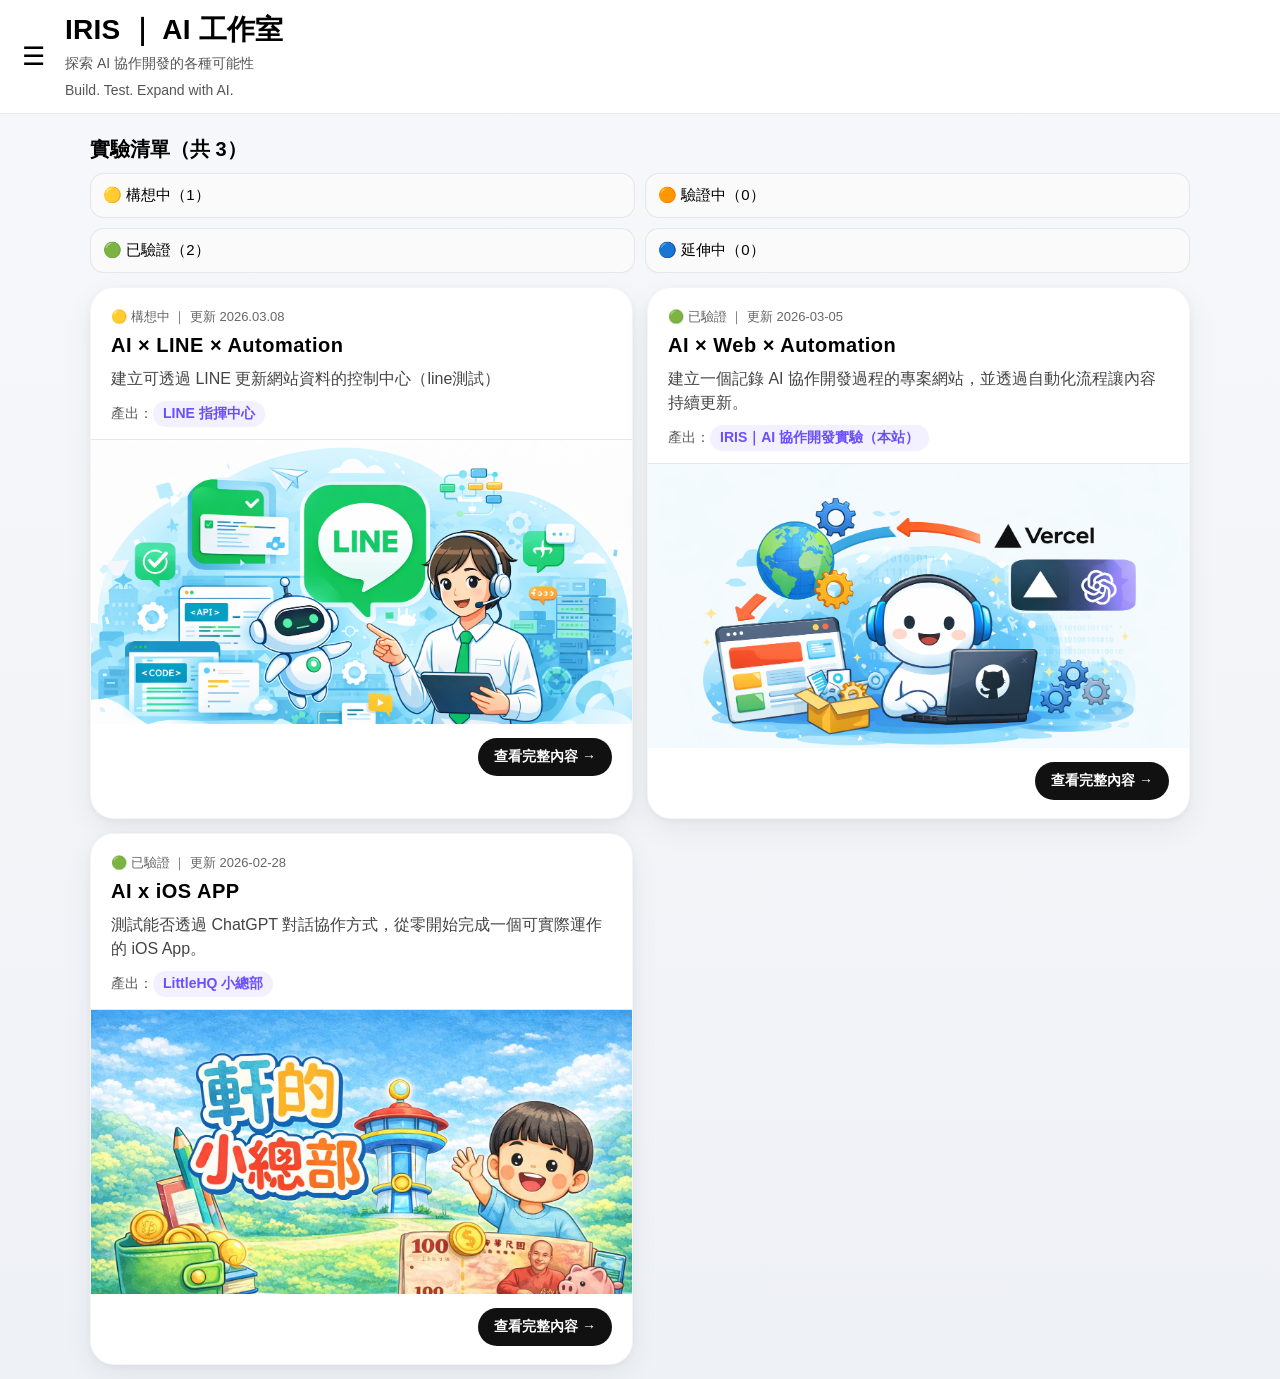
==== commit 85d43857: "Update index.html" ====
--- a/index.html
+++ b/index.html
@@ -3,7 +3,7 @@
 <head>
   <meta charset="UTF-8" />
   <meta name="viewport" content="width=device-width, initial-scale=1" />
-  <title>IRIS ｜ AI 協作開發實驗</title>
+  <title>IRIS ｜ AI 工作室</title>
   <link rel="icon" type="image/png" href="/favicon.png" />
   <link rel="shortcut icon" href="/favicon.png">
   <link rel="apple-touch-icon" href="/favicon.png" />
@@ -14,7 +14,7 @@
 <header class="topbar">
   <button id="menuBtn" class="icon-btn">☰</button>
   <div class="brand">
-    <h1>IRIS ｜ AI 協作開發實驗</h1>
+    <h1>IRIS ｜ AI 工作室</h1>
     <p>探索 AI 協作開發的各種可能性</p>
     <p>Build. Test. Expand with AI.</p>
   </div>
@@ -34,7 +34,7 @@
 
   <div class="drawer-scroll ios-scroll">
     <div class="ios-section">
-      <div class="ios-section-title">實驗方向</div>
+      <div class="ios-section-title">應用類型</div>
       <div id="direction-filters" class="ios-list"></div>
     </div>
 
--- a/style.css
+++ b/style.css
@@ -248,11 +248,19 @@
 /* Card cover */
 .project-card .card-cover{
   width:100%;
-  aspect-ratio:2 / 1;
+  aspect-ratio:1200 / 630;
   object-fit:cover;
+  object-position:center 25%;
   display:block;
   border-top:1px solid rgba(0,0,0,.05);
   background:#f3f3f3;
+}}
+
+.project-card .card-cover img{
+  width:100%;
+  height:100%;
+  object-fit:cover;
+  object-position:center 25%;
 }
 
 /* Footer action */
@@ -310,11 +318,10 @@
 
 .detail-cover{
   width:100%;
-  aspect-ratio: 2 / 1;
+  aspect-ratio:1200 / 630;
   object-fit:cover;
+  object-position:center 25%;
   display:block;
-  background:#f3f3f3;
-  border-bottom:1px solid rgba(0,0,0,.06);
 }
 
 .detail-section{
